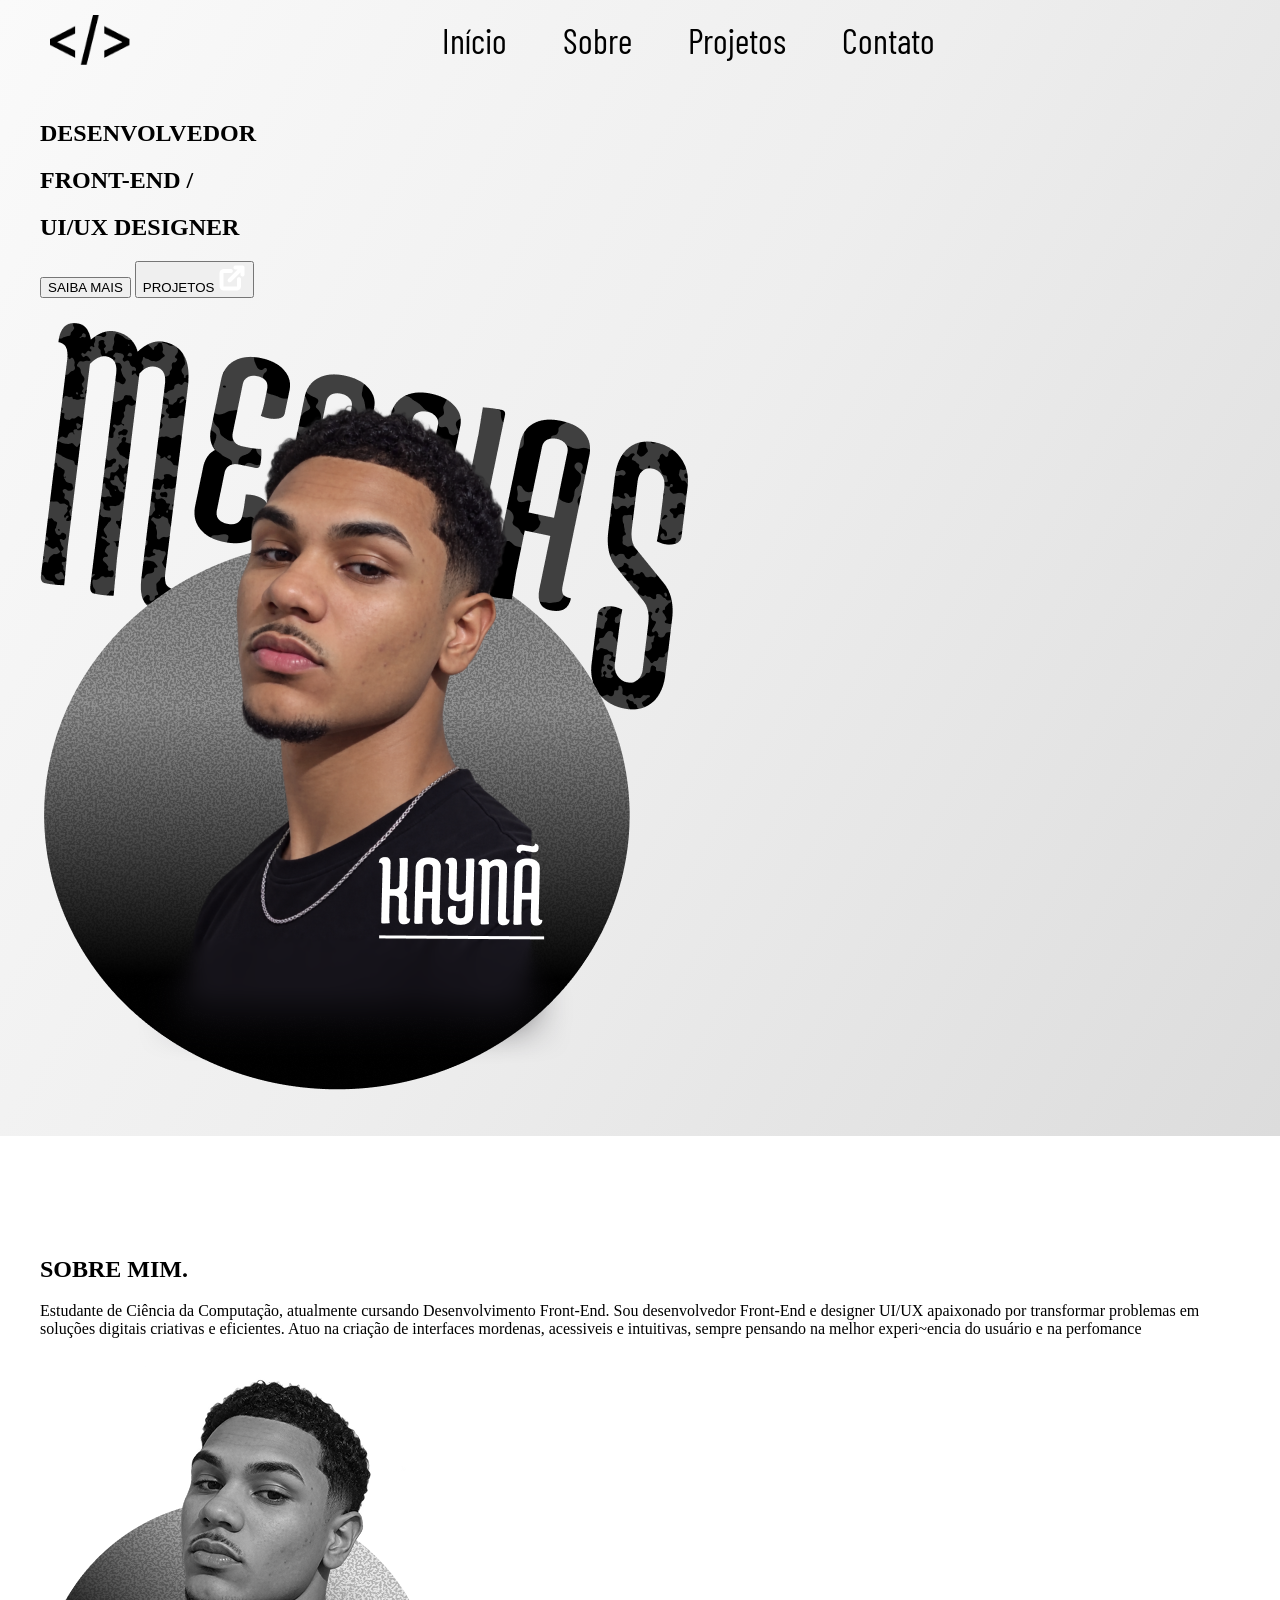
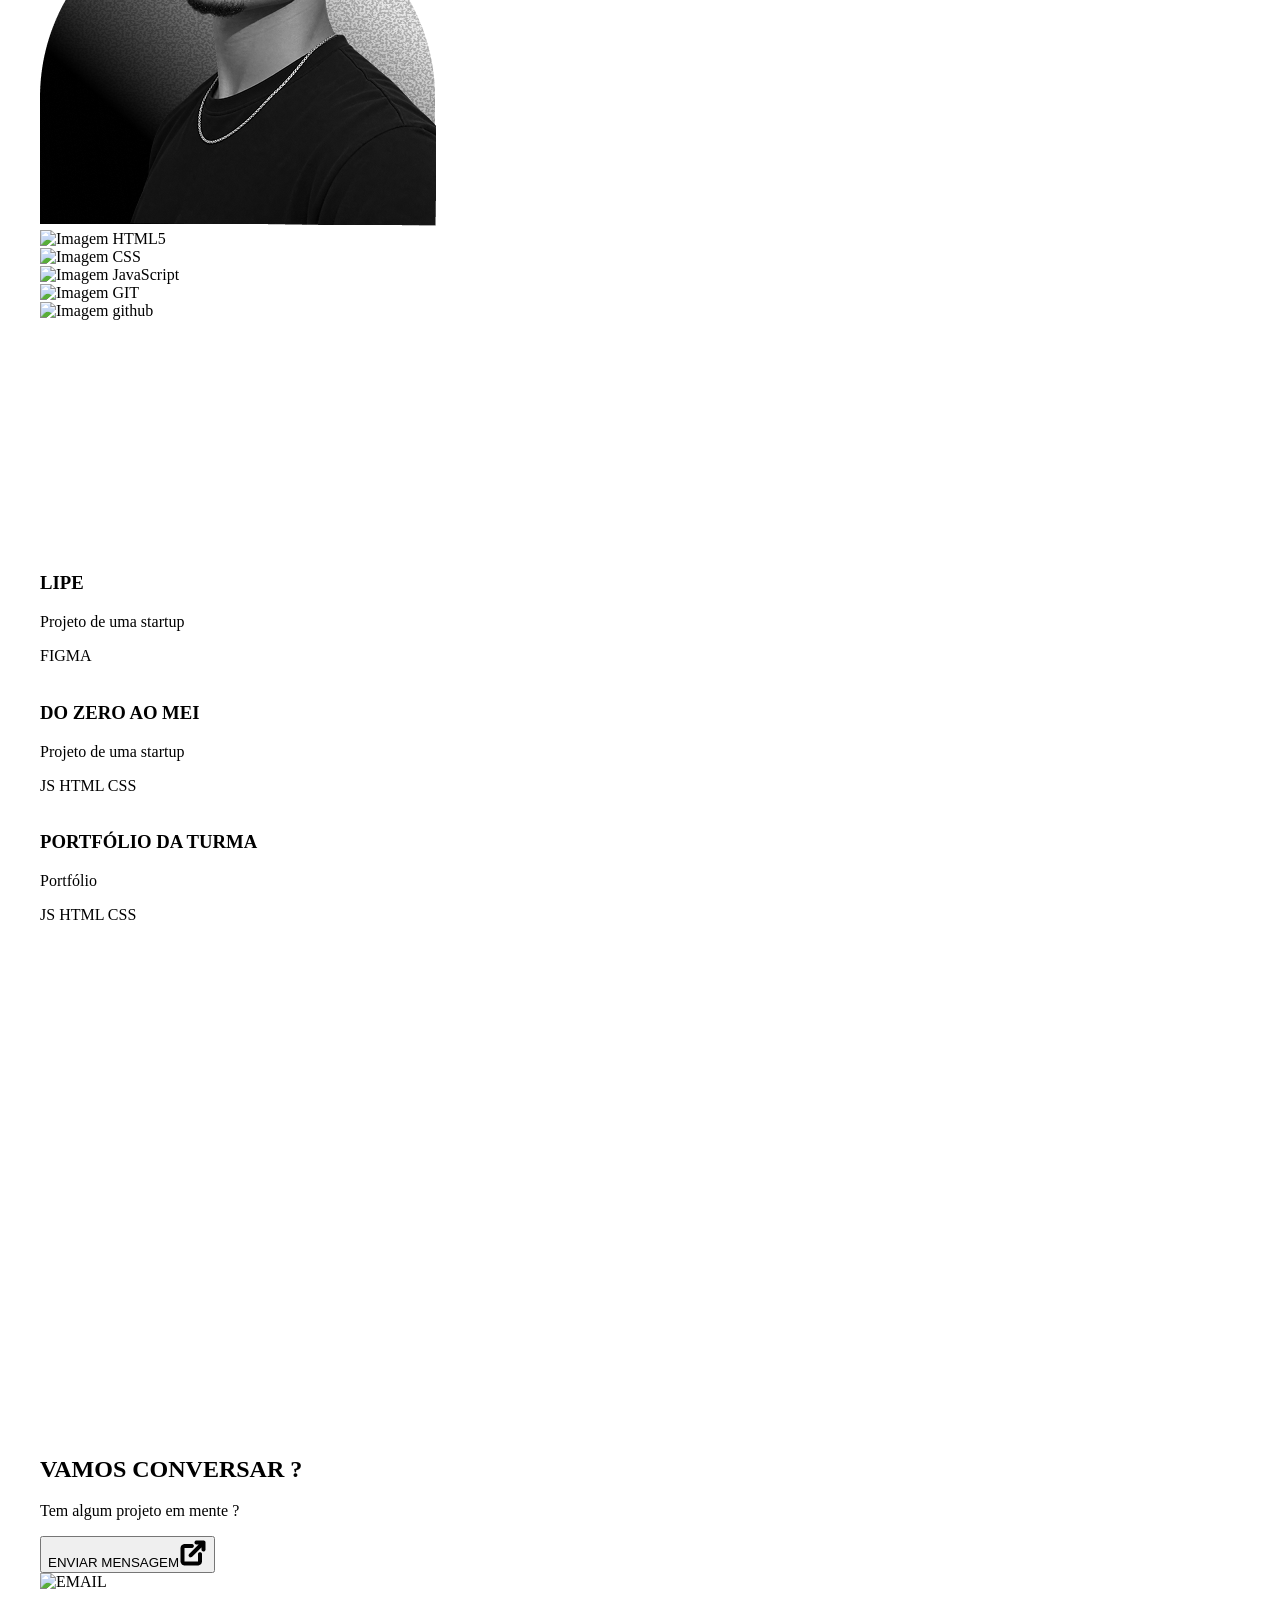
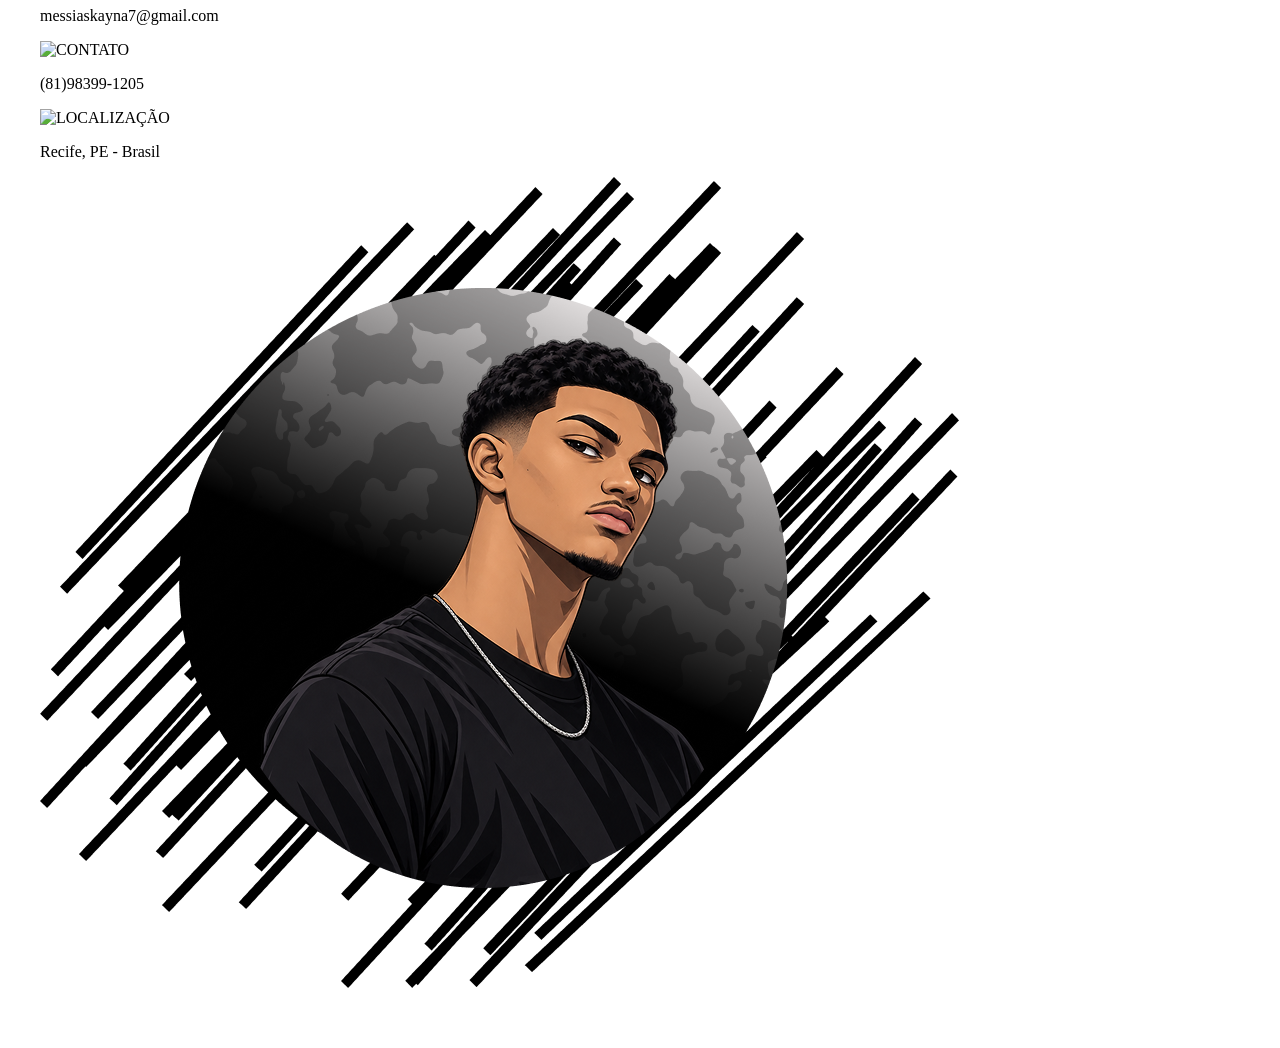
==== porftolio pessoal/index.html @ 07652fa2 "Att portfolio" ====
<!DOCTYPE html>
<html lang="pt-BR">

<head>
    <meta charset="UTF-8" />
    <meta name="viewport" content="width=device-width, initial-scale=1.0" />
    <title>Portfólio Messias</title>
    <link rel="stylesheet" href="css/style.css" />
    <link rel="preconnect" href="https://fonts.googleapis.com">
    <link rel="preconnect" href="https://fonts.gstatic.com" crossorigin>
    <link
        href="https://fonts.googleapis.com/css2?family=Barlow+Condensed:ital,wght@0,100;0,200;0,300;0,400;0,500;0,600;0,700;0,800;0,900;1,100;1,200;1,300;1,400;1,500;1,600;1,700;1,800;1,900&family=Bebas+Neue&family=Marcellus&family=Stack+Sans+Text:wght@200..700&display=swap"
        rel="stylesheet">
</head>

<body>
    <header>
        <nav>
            <img src="../porftolio pessoal/img/_.png" alt="logo" />
            <div class="menu">
                <a href="#inicio">Início</a>
                <a href="#sobre">Sobre</a>
                <a href="#projetos">Projetos</a>
                <a href="#contato">Contato</a>
            </div>
        </nav>
    </header>

    <section id="inicio">
        <div class="inicio">
            <div class="info-inicio">
                <div class="texto-inicio">
                    <h1 class="text1-info">DESENVOLVEDOR</h1>
                    <div class="linha">
                        <h2 class="text2-info">FRONT-END <span class="span1">/</span></h2>
                        <h2 class="text-info">UI/UX DESIGNER</h2>
                    </div>
                </div>

                <div class="botoes1">
                    <button class="saiba-mais">SAIBA MAIS</button>
                    <button class="projetos">PROJETOS <span class="link-projetos"><img src="img/Group 330.png"
                                alt="link projeto"> </span></button>
                </div>

                <div class="img-inicio">
                    <img src="img/Group 3.png" alt="Foto do desenvolvedor">
                </div>

                <div class="page">

                </div>
            </div>
    </section>

    <section id="sobre">
        <div class="sobre">
            <div class="info-sobre">
                <div class="texto-sobre">
                    <h1 class="text1-info">SOBRE MIM.</h1>
                </div>

                <div class="textbig-sobre">
                    <p>Estudante de Ciência da Computação, atualmente cursando Desenvolvimento Front-End.

                        Sou desenvolvedor Front-End e designer UI/UX
                        apaixonado por transformar problemas
                        em soluções digitais criativas e eficientes.

                        Atuo na criação de interfaces mordenas, acessiveis e intuitivas, sempre pensando na melhor
                        experi~encia
                        do usuário
                        e na perfomance

                    </p>
                </div>

                <div class="img-sobre">
                    <img src="img/Group 349.png" alt="Foto do desenvolvedor">
                </div>

                <div class="ferramentas">
                    <div class="ferramentas-img1">
                        <img src="img/" alt="Imagem HTML5">
                    </div>

                    <div class="ferramentas-img2">
                        <img src="img/" alt="Imagem CSS">
                    </div>

                    <div class="ferramentas-img3">
                        <img src="img/" alt="Imagem JavaScript">
                    </div>

                    <div class="ferramentas-img4">
                        <img src="img/" alt="Imagem GIT">
                    </div>

                    <div class="ferramentas-img5">
                        <img src="img/" alt="Imagem github">
                    </div>

                </div>

                <div class="page"></div>

            </div>
        </div>

    </section>

    <section id="projetos">
        <div class="projetos">
            <div class="projetos-tab">
                <div class="info-projeto1">
                    <div class="projeto1">
                        <img class="lipe" src="img/" alt="">
                        <img class="lipe" src="img/" alt="">
                        <img class="lipe" src="img/" alt="">
                    </div>

                    <div class="projeto1-info">
                        <h3>LIPE</h3>
                        <p>Projeto de uma startup</p>
                        <span class="tab-ferramenta">FIGMA</span>
                    </div>
                </div>

                <div class="info-projeto2">
                    <div class="projeto2">
                        <img class="zeromei" src="img/" alt="">
                        <img class="zeromei" src="img/" alt="">
                        <img class="zeromei" src="img/" alt="">
                    </div>

                    <div class="projeto2-info">
                        <h3>DO ZERO AO MEI</h3>
                        <p>Projeto de uma startup</p>
                        <span class="tab-ferramenta">JS</span>
                        <span class="tab-ferramenta">HTML</span>
                        <span class="tab-ferramenta">CSS</span>
                    </div>
                </div>

                <div class="info-projeto3">
                    <div class="projeto3">
                        <img class="turma130" src="img/" alt="">
                        <img class="turma130" src="img/" alt="">
                    </div>

                    <div class="projeto3-info">
                        <h3>PORTFÓLIO DA TURMA</h3>
                        <p>Portfólio</p>
                        <span class="tab-ferramenta">JS</span>
                        <span class="tab-ferramenta">HTML</span>
                        <span class="tab-ferramenta">CSS</span>
                    </div>
                </div>
            </div>
            <div class="page"></div>

    </section>

    <section id="contato">
        <div class="contatos">
            <div class="info-contatP">
                <div class="texto-contato">
                    <h1 class="text1-info">VAMOS CONVERSAR ?</h1>
                    <p class="text2-info">Tem algum projeto em mente ?</p>
                </div>

                <div class="botoes2">
                    <button class="projetos">ENVIAR MENSAGEM<span class="link-projetos"><img src="img/Group 330 (1).png"
                                alt="link projeto"> </span></button>
                </div>

                <div class="contatos-link">
                    <span class="ctt-info"><img src="index/img/" alt="EMAIL">
                        <p>messiaskayna7@gmail.com</p>
                    </span>
                    <span class="ctt-info"><img src="index/img/" alt="CONTATO">
                        <p>(81)98399-1205</p>
                    </span>
                    <span class="ctt-info"><img src="index/img/" alt="LOCALIZAÇÃO">
                        <p>Recife, PE - Brasil</p>
                    </span>
                </div>
                <div class="img-projeto">
                    <img src="img/Group 350.png" alt="Foto do desenvolvedor">
                </div>

                <div class="page">

                </div>
            </div>

    </section>


</body>

</html>
---- porftolio pessoal/css/style.css ----
html {
    scroll-behavior: smooth;
}

body {
    margin: 0;
    background-color: white;
}

header{
  position: fixed;
  z-index: 1000;
  width: 100%;
  
}

nav {
    display: flex;
    gap: 300px;
    height: 80px;
}

.menu {
    align-items: center;     
    justify-content: center;
    display: flex;
    gap: 32px;
    list-style: none;
    padding: 0;
    margin: 0;
}

.menu a {
  font-family: 'Barlow Condensed', sans-serif;
  color: black;
  font-size: 35px;
  text-decoration: none;
  padding: 8px 12px;
}

nav img {
    margin-top: 15px;
    width: 80px;
    height: 50px;
    margin-left: 50px;
}

section {
    min-height: 100vh;
    padding: 100px 40px 40px;
    box-sizing: border-box;
    scroll-margin-top: 70px;
}

#inicio {
  background: linear-gradient(120deg, #fafafa 0%, #eeeeee 50%, #dcdcdc 100%);

}
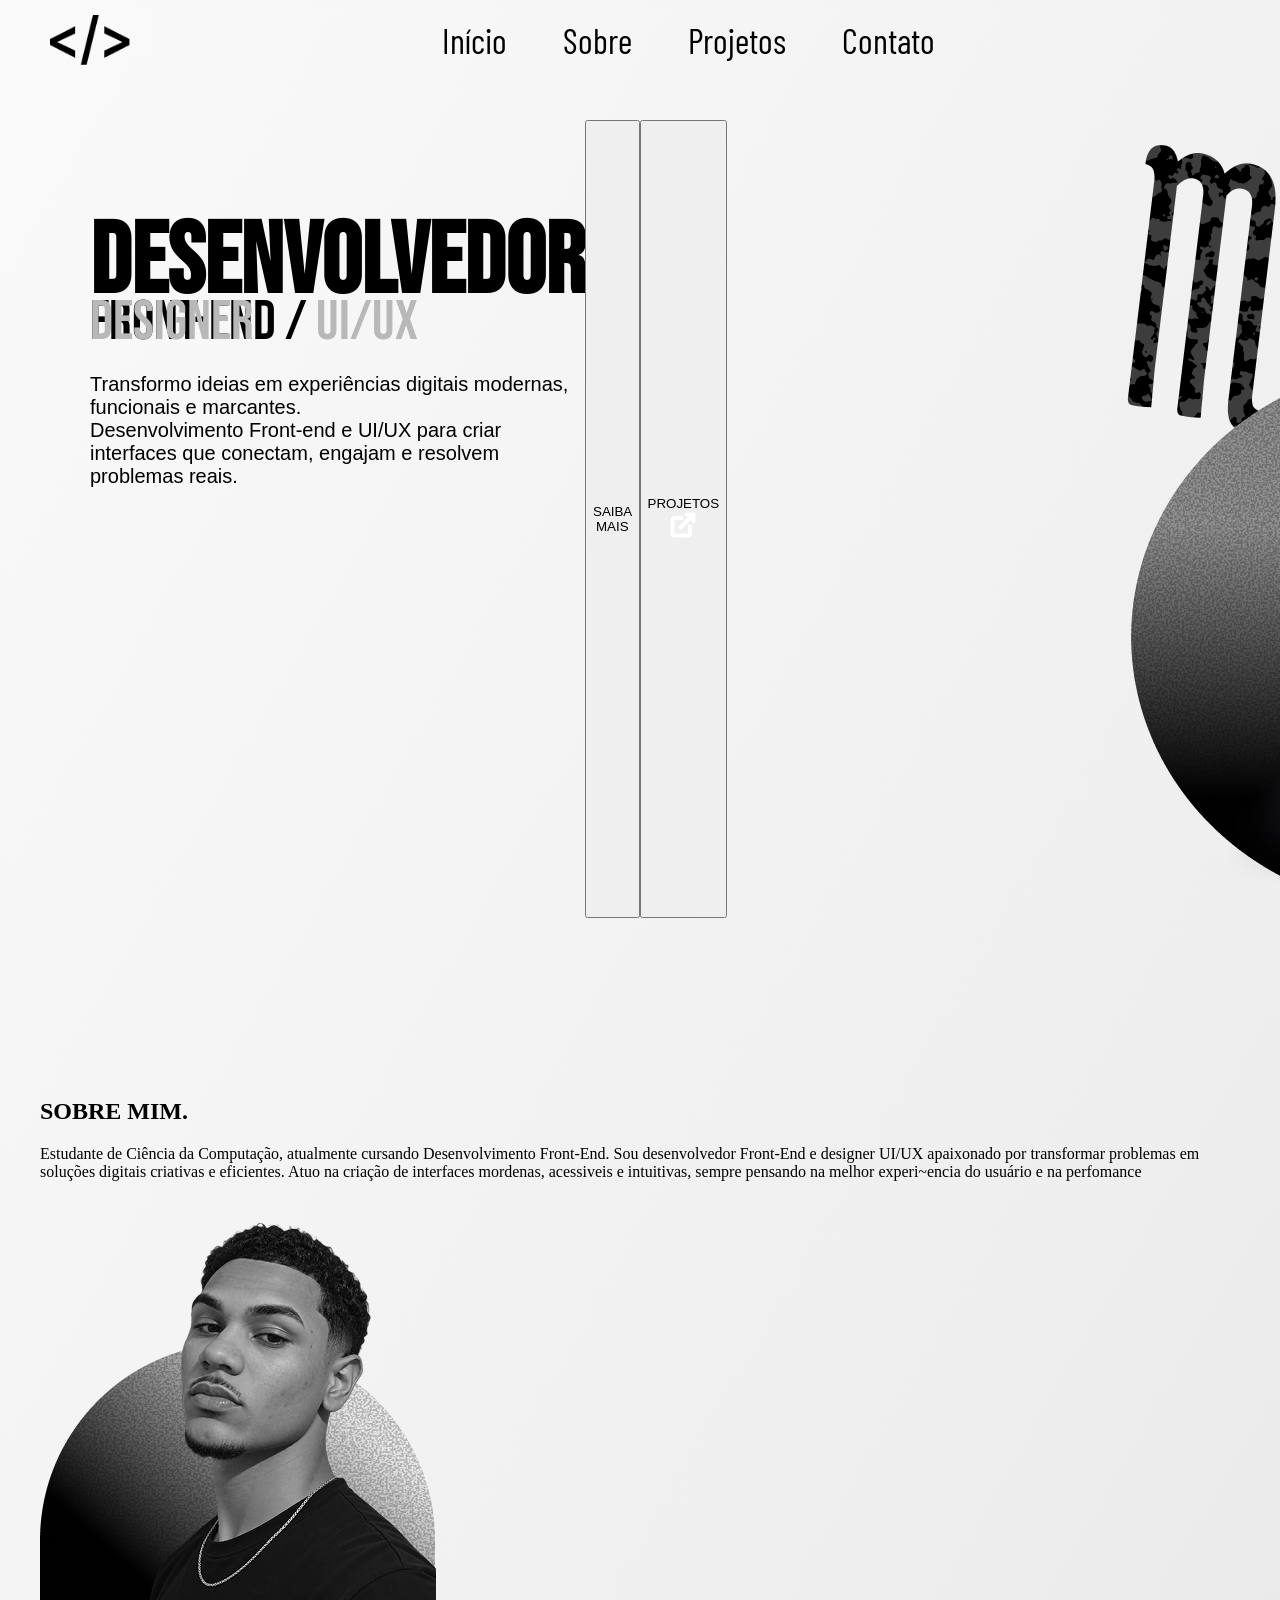
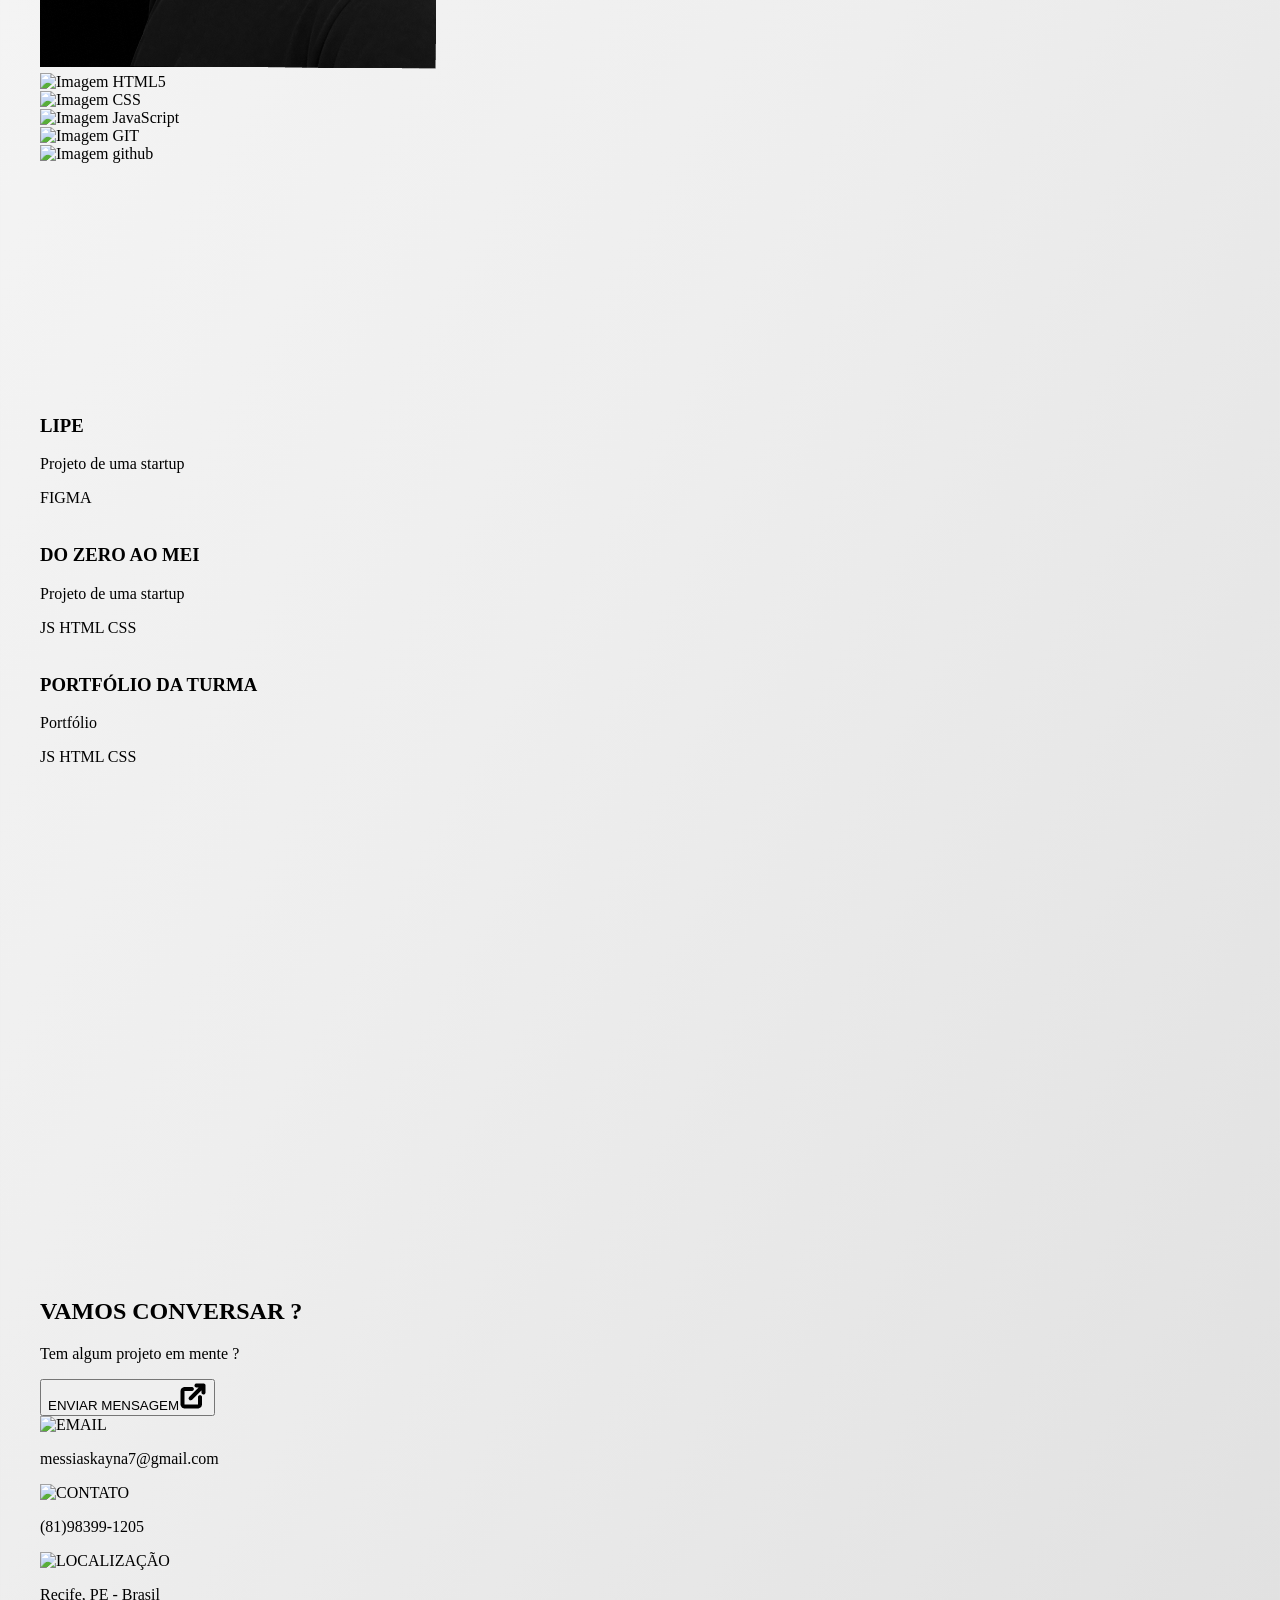
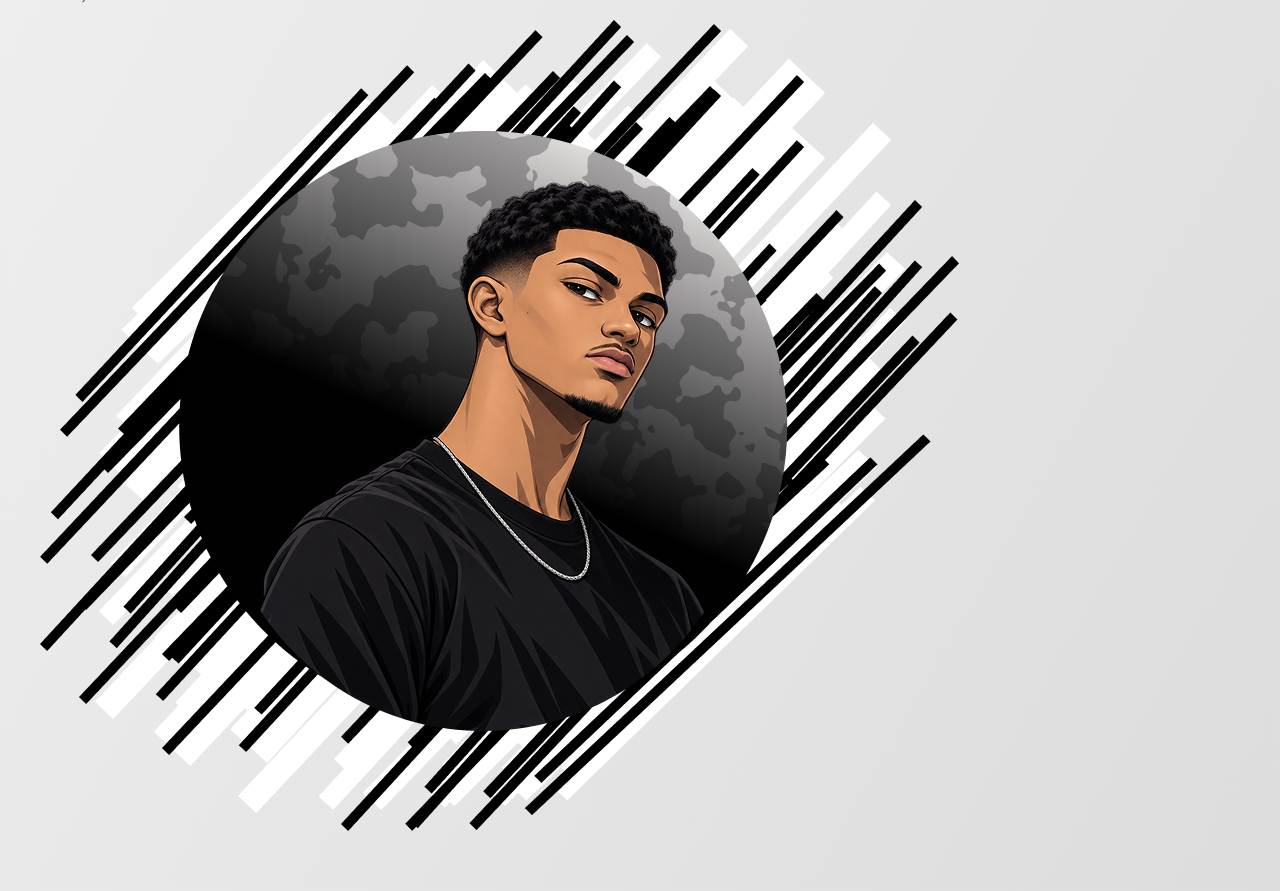
==== commit 86f03bbc: "Nova att alguns detalhes" ====
--- a/porftolio pessoal/index.html
+++ b/porftolio pessoal/index.html
@@ -11,6 +11,11 @@
     <link
         href="https://fonts.googleapis.com/css2?family=Barlow+Condensed:ital,wght@0,100;0,200;0,300;0,400;0,500;0,600;0,700;0,800;0,900;1,100;1,200;1,300;1,400;1,500;1,600;1,700;1,800;1,900&family=Bebas+Neue&family=Marcellus&family=Stack+Sans+Text:wght@200..700&display=swap"
         rel="stylesheet">
+    <link rel="preconnect" href="https://fonts.googleapis.com">
+    <link rel="preconnect" href="https://fonts.gstatic.com" crossorigin>
+    <link rel="preconnect" href="https://fonts.googleapis.com">
+<link rel="preconnect" href="https://fonts.gstatic.com" crossorigin>
+<link href="https://fonts.googleapis.com/css2?family=Barlow+Condensed:ital,wght@0,100;0,200;0,300;0,400;0,500;0,600;0,700;0,800;0,900;1,100;1,200;1,300;1,400;1,500;1,600;1,700;1,800;1,900&family=Bebas+Neue&family=Marcellus&family=Stack+Sans+Text:wght@200..700&display=swap" rel="stylesheet">
 </head>
 
 <body>
@@ -32,10 +37,12 @@
                 <div class="texto-inicio">
                     <h1 class="text1-info">DESENVOLVEDOR</h1>
                     <div class="linha">
-                        <h2 class="text2-info">FRONT-END <span class="span1">/</span></h2>
-                        <h2 class="text-info">UI/UX DESIGNER</h2>
-                    </div>
-                </div>
+                        <span class="text2-info">FRONT-END /</span>
+                        <span class="text-info">UI/UX DESIGNER</span>
+                    </div>
+                    <p>Transformo ideias em experiências digitais modernas, funcionais e marcantes.<br> Desenvolvimento Front-end e UI/UX para criar interfaces que conectam, engajam e resolvem problemas reais.</p>
+                </div>
+                
 
                 <div class="botoes1">
                     <button class="saiba-mais">SAIBA MAIS</button>
--- a/porftolio pessoal/css/style.css
+++ b/porftolio pessoal/css/style.css
@@ -4,7 +4,7 @@
 
 body {
     margin: 0;
-    background-color: white;
+    background: linear-gradient(120deg, #fafafa 0%, #eeeeee 50%, #dcdcdc 100%);
 }
 
 header{
@@ -53,7 +53,56 @@
 }
 
 #inicio {
-  background: linear-gradient(120deg, #fafafa 0%, #eeeeee 50%, #dcdcdc 100%);
+.inicio {
+    display: flex;
+    width: 100%;
+    flex-direction: column;
+}
+
+.info-inicio {
+    margin: 20px;
+    margin-left: 50px;
+    display: flex;
+}
+
+.texto-inicio {
+    font-family: "Bebas Neue", sans-serif;
+    font-weight: 400;
+    font-style: normal;
+    margin-bottom: 400px;
+    width: 600px;
+}
+
+.text1-info{
+    
+    font-size: 100px;
+    margin-bottom: 0;
+}
+
+.linha {
+    font-size: 56px;
+    width: 100%;
+    margin-top: 0;
+    line-height: 0;
+}
+
+.text-info {
+    color: #B8B8B8;
+}
+
+.texto-inicio p {
+    font-family: "Inter", sans-serif;
+    font-size: 20px;
+    margin-top: 50px;
+}
+
+.img-inicio {
+    margin-left: 400px;
+}
+
+.botoes1 {
+   display: flex;
+}
 
 }
 
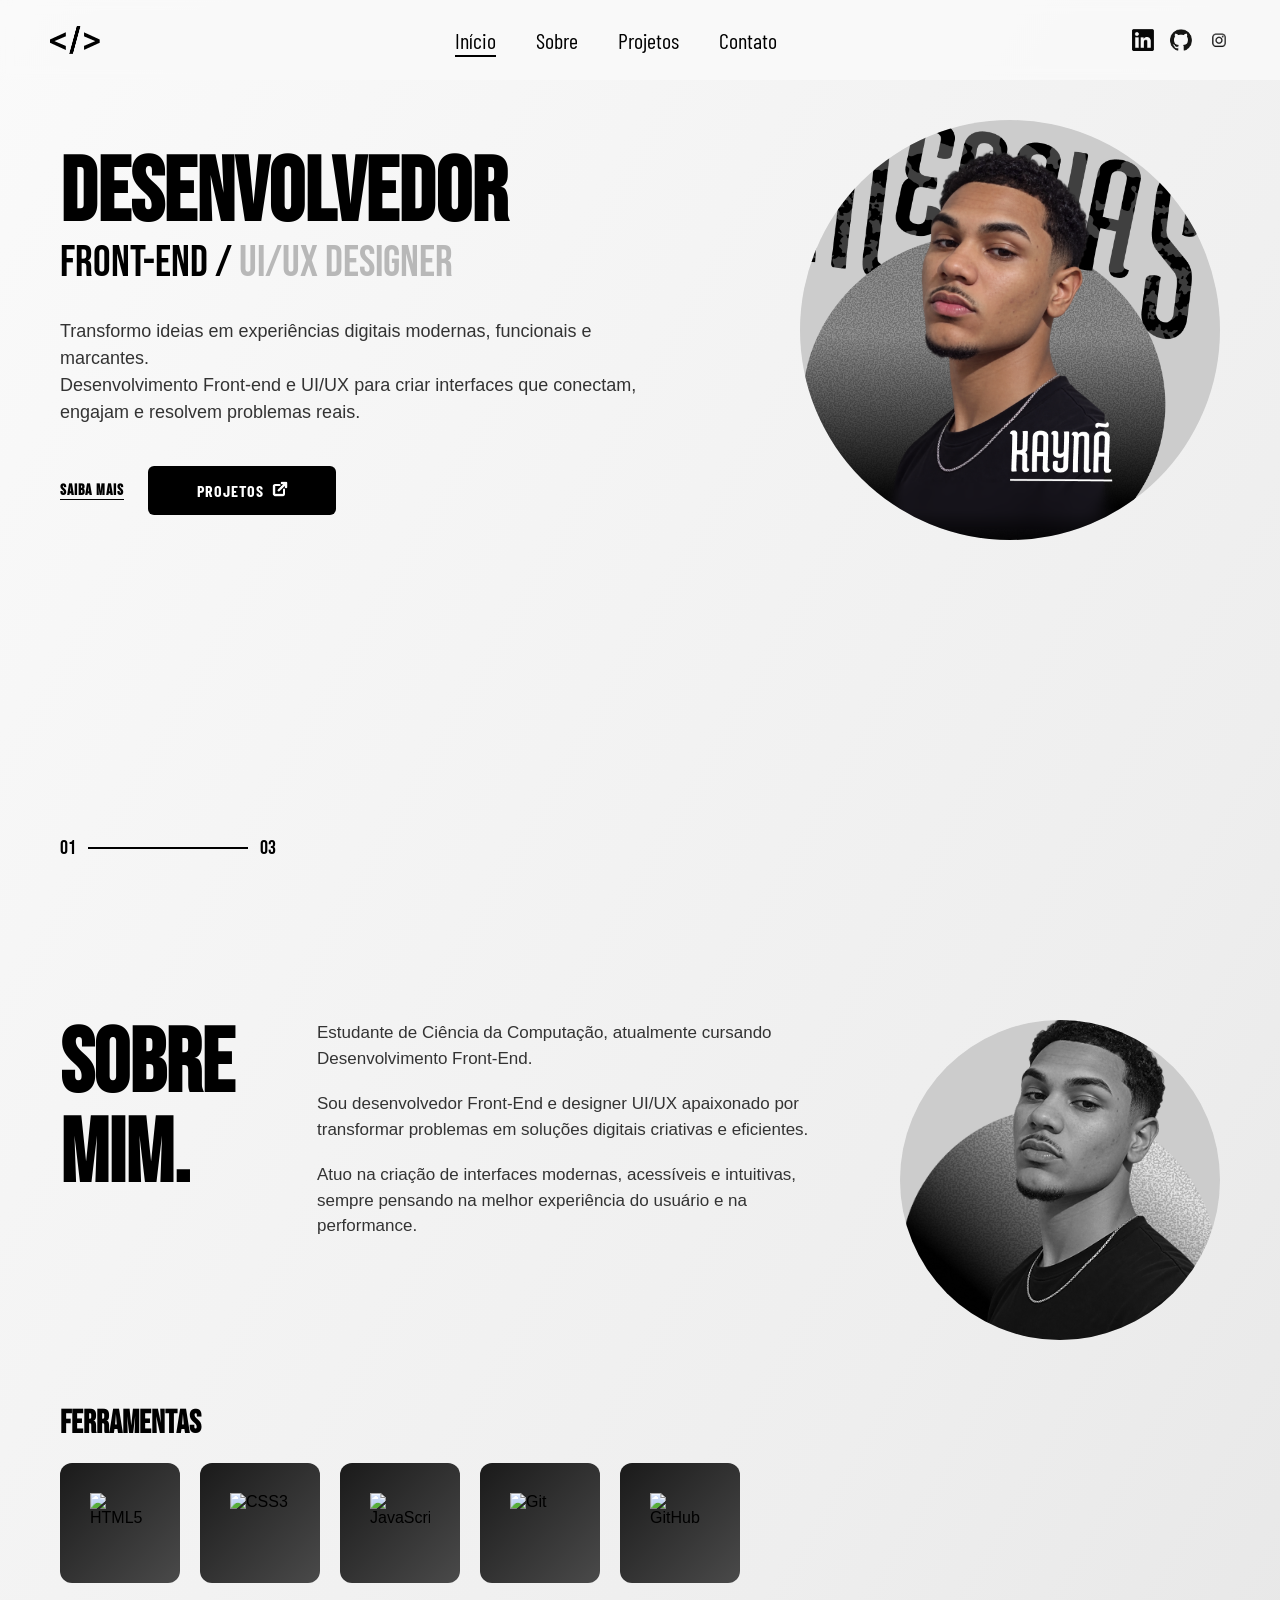
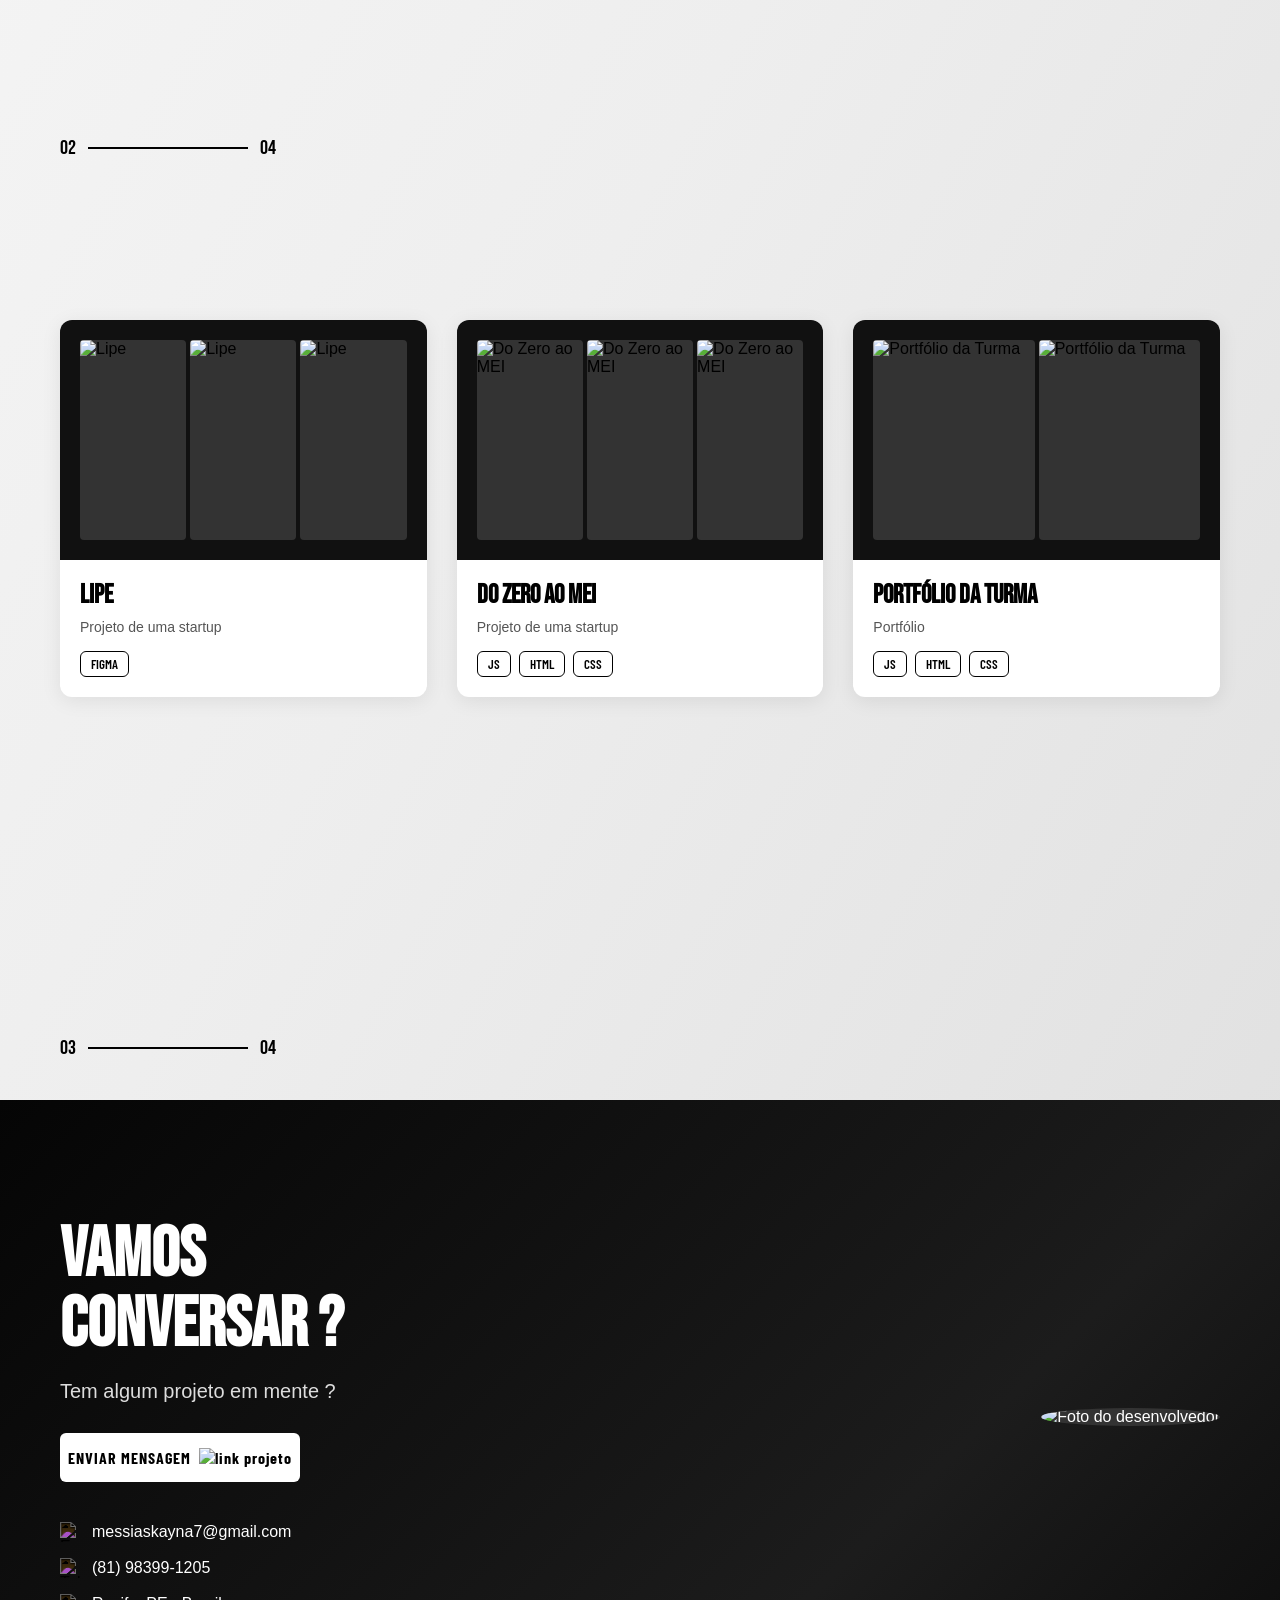
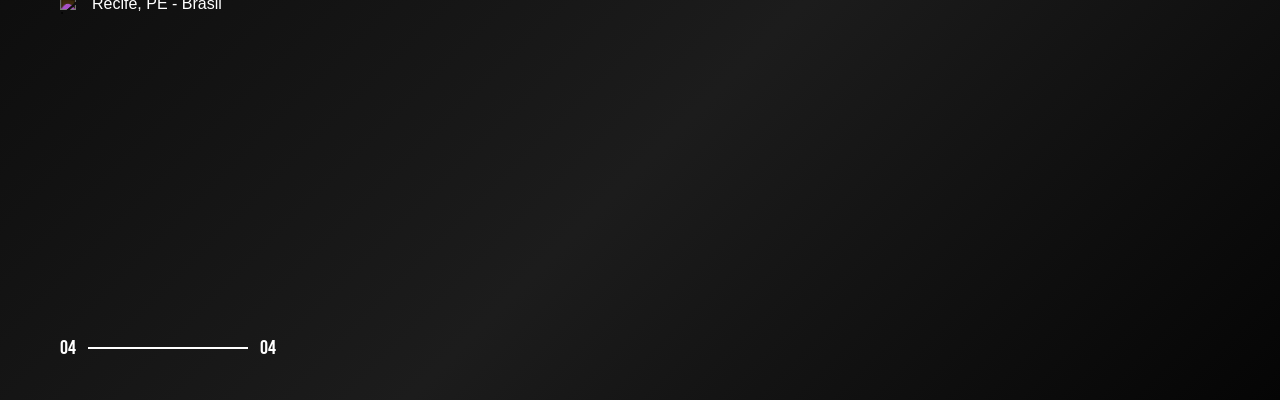
==== commit 78232abd: "novo commit" ====
--- a/porftolio pessoal/index.html
+++ b/porftolio pessoal/index.html
@@ -1,209 +1,252 @@
-<!DOCTYPE html>
+<!doctype html>
 <html lang="pt-BR">
-
-<head>
+  <head>
     <meta charset="UTF-8" />
     <meta name="viewport" content="width=device-width, initial-scale=1.0" />
     <title>Portfólio Messias</title>
     <link rel="stylesheet" href="css/style.css" />
-    <link rel="preconnect" href="https://fonts.googleapis.com">
-    <link rel="preconnect" href="https://fonts.gstatic.com" crossorigin>
+
+    <link rel="preconnect" href="https://fonts.googleapis.com" />
+    <link rel="preconnect" href="https://fonts.gstatic.com" crossorigin />
     <link
-        href="https://fonts.googleapis.com/css2?family=Barlow+Condensed:ital,wght@0,100;0,200;0,300;0,400;0,500;0,600;0,700;0,800;0,900;1,100;1,200;1,300;1,400;1,500;1,600;1,700;1,800;1,900&family=Bebas+Neue&family=Marcellus&family=Stack+Sans+Text:wght@200..700&display=swap"
-        rel="stylesheet">
-    <link rel="preconnect" href="https://fonts.googleapis.com">
-    <link rel="preconnect" href="https://fonts.gstatic.com" crossorigin>
-    <link rel="preconnect" href="https://fonts.googleapis.com">
-<link rel="preconnect" href="https://fonts.gstatic.com" crossorigin>
-<link href="https://fonts.googleapis.com/css2?family=Barlow+Condensed:ital,wght@0,100;0,200;0,300;0,400;0,500;0,600;0,700;0,800;0,900;1,100;1,200;1,300;1,400;1,500;1,600;1,700;1,800;1,900&family=Bebas+Neue&family=Marcellus&family=Stack+Sans+Text:wght@200..700&display=swap" rel="stylesheet">
-</head>
-
-<body>
+      href="https://fonts.googleapis.com/css2?family=Barlow+Condensed:ital,wght@0,100;0,200;0,300;0,400;0,500;0,600;0,700;0,800;0,900;1,100;1,200;1,300;1,400;1,500;1,600;1,700;1,800;1,900&family=Bebas+Neue&family=Marcellus&family=Stack+Sans+Text:wght@200..700&display=swap"
+      rel="stylesheet"
+    />
+  </head>
+
+  <body>
     <header>
-        <nav>
-            <img src="../porftolio pessoal/img/_.png" alt="logo" />
-            <div class="menu">
-                <a href="#inicio">Início</a>
-                <a href="#sobre">Sobre</a>
-                <a href="#projetos">Projetos</a>
-                <a href="#contato">Contato</a>
-            </div>
-        </nav>
+      <nav>
+        <img src="../porftolio pessoal/img/_.png" alt="logo" class="logo" />
+
+        <div class="menu">
+          <a href="#inicio" class="active">Início</a>
+          <a href="#sobre">Sobre</a>
+          <a href="#projetos">Projetos</a>
+          <a href="#contato">Contato</a>
+        </div>
+
+        <div class="socials">
+          <img src="../porftolio pessoal/img/image 3.png" alt="LinkedIn" />
+          <img src="../porftolio pessoal/img/image 2.png" alt="GitHub" />
+          <img src="../porftolio pessoal/img/image 4.png" alt="Instagram" />
+        </div>
+      </nav>
     </header>
 
     <section id="inicio">
-        <div class="inicio">
-            <div class="info-inicio">
-                <div class="texto-inicio">
-                    <h1 class="text1-info">DESENVOLVEDOR</h1>
-                    <div class="linha">
-                        <span class="text2-info">FRONT-END /</span>
-                        <span class="text-info">UI/UX DESIGNER</span>
-                    </div>
-                    <p>Transformo ideias em experiências digitais modernas, funcionais e marcantes.<br> Desenvolvimento Front-end e UI/UX para criar interfaces que conectam, engajam e resolvem problemas reais.</p>
-                </div>
-                
-
-                <div class="botoes1">
-                    <button class="saiba-mais">SAIBA MAIS</button>
-                    <button class="projetos">PROJETOS <span class="link-projetos"><img src="img/Group 330.png"
-                                alt="link projeto"> </span></button>
-                </div>
-
-                <div class="img-inicio">
-                    <img src="img/Group 3.png" alt="Foto do desenvolvedor">
-                </div>
-
-                <div class="page">
-
-                </div>
-            </div>
+      <div class="inicio">
+        <div class="info-inicio">
+          <div class="coluna-texto">
+            <div class="texto-inicio">
+              <h1 class="text1-info">DESENVOLVEDOR</h1>
+              <div class="linha">
+                <span class="text2-info">FRONT-END /</span>
+                <span class="text-info">UI/UX DESIGNER</span>
+              </div>
+              <p>
+                Transformo ideias em experiências digitais modernas, funcionais
+                e marcantes.<br />
+                Desenvolvimento Front-end e UI/UX para criar interfaces que
+                conectam, engajam e resolvem problemas reais.
+              </p>
+            </div>
+
+            <div class="botoes1">
+              <button class="saiba-mais">SAIBA MAIS</button>
+              <button class="projetos-btn">
+                PROJETOS
+                <span class="link-projetos"
+                  ><img
+                    src="../porftolio pessoal/img/Group 330 (1).png"
+                    alt="link projeto"
+                /></span>
+              </button>
+            </div>
+          </div>
+
+          <div class="img-inicio">
+            <img
+              src="../porftolio pessoal/img/Group 3.png"
+              alt="Foto do desenvolvedor"
+            />
+          </div>
+        </div>
+      </div>
+
+      <div class="page-indicator">
+        <span>01</span>
+        <div class="linha-indicador"></div>
+        <span>03</span>
+      </div>
     </section>
 
     <section id="sobre">
-        <div class="sobre">
-            <div class="info-sobre">
-                <div class="texto-sobre">
-                    <h1 class="text1-info">SOBRE MIM.</h1>
-                </div>
-
-                <div class="textbig-sobre">
-                    <p>Estudante de Ciência da Computação, atualmente cursando Desenvolvimento Front-End.
-
-                        Sou desenvolvedor Front-End e designer UI/UX
-                        apaixonado por transformar problemas
-                        em soluções digitais criativas e eficientes.
-
-                        Atuo na criação de interfaces mordenas, acessiveis e intuitivas, sempre pensando na melhor
-                        experi~encia
-                        do usuário
-                        e na perfomance
-
-                    </p>
-                </div>
-
-                <div class="img-sobre">
-                    <img src="img/Group 349.png" alt="Foto do desenvolvedor">
-                </div>
-
-                <div class="ferramentas">
-                    <div class="ferramentas-img1">
-                        <img src="img/" alt="Imagem HTML5">
-                    </div>
-
-                    <div class="ferramentas-img2">
-                        <img src="img/" alt="Imagem CSS">
-                    </div>
-
-                    <div class="ferramentas-img3">
-                        <img src="img/" alt="Imagem JavaScript">
-                    </div>
-
-                    <div class="ferramentas-img4">
-                        <img src="img/" alt="Imagem GIT">
-                    </div>
-
-                    <div class="ferramentas-img5">
-                        <img src="img/" alt="Imagem github">
-                    </div>
-
-                </div>
-
-                <div class="page"></div>
-
-            </div>
-        </div>
-
-    </section>
-
+      <div class="sobre">
+        <div class="info-sobre">
+          <div class="texto-sobre">
+            <h1 class="text1-info">SOBRE</h1>
+            <h1 class="text1-info">MIM.</h1>
+          </div>
+
+          <div class="textbig-sobre">
+            <p>
+              Estudante de Ciência da Computação, atualmente cursando
+              Desenvolvimento Front-End.
+            </p>
+            <p>
+              Sou desenvolvedor Front-End e designer UI/UX apaixonado por
+              transformar problemas em soluções digitais criativas e eficientes.
+            </p>
+            <p>
+              Atuo na criação de interfaces modernas, acessíveis e intuitivas,
+              sempre pensando na melhor experiência do usuário e na performance.
+            </p>
+          </div>
+
+          <div class="img-sobre">
+            <img
+              src="../porftolio pessoal/img/Group 349.png"
+              alt="Foto do desenvolvedor"
+            />
+          </div>
+        </div>
+
+        <div class="ferramentas-tab">
+          <h2>FERRAMENTAS</h2>
+          <div class="ferramentas">
+            <div class="ferramenta-item">
+              <img src="img/html5.png" alt="HTML5" />
+            </div>
+            <div class="ferramenta-item">
+              <img src="img/css3.png" alt="CSS3" />
+            </div>
+            <div class="ferramenta-item">
+              <img src="img/javascript.png" alt="JavaScript" />
+            </div>
+            <div class="ferramenta-item">
+              <img src="img/git.png" alt="Git" />
+            </div>
+            <div class="ferramenta-item">
+              <img src="img/github.png" alt="GitHub" />
+            </div>
+          </div>
+        </div>
+      </div>
+
+      <div class="page-indicator">
+        <span>02</span>
+        <div class="linha-indicador"></div>
+        <span>04</span>
+      </div>
+    </section>
+
+    <!-- ===== PROJETOS ===== -->
     <section id="projetos">
-        <div class="projetos">
-            <div class="projetos-tab">
-                <div class="info-projeto1">
-                    <div class="projeto1">
-                        <img class="lipe" src="img/" alt="">
-                        <img class="lipe" src="img/" alt="">
-                        <img class="lipe" src="img/" alt="">
-                    </div>
-
-                    <div class="projeto1-info">
-                        <h3>LIPE</h3>
-                        <p>Projeto de uma startup</p>
-                        <span class="tab-ferramenta">FIGMA</span>
-                    </div>
-                </div>
-
-                <div class="info-projeto2">
-                    <div class="projeto2">
-                        <img class="zeromei" src="img/" alt="">
-                        <img class="zeromei" src="img/" alt="">
-                        <img class="zeromei" src="img/" alt="">
-                    </div>
-
-                    <div class="projeto2-info">
-                        <h3>DO ZERO AO MEI</h3>
-                        <p>Projeto de uma startup</p>
-                        <span class="tab-ferramenta">JS</span>
-                        <span class="tab-ferramenta">HTML</span>
-                        <span class="tab-ferramenta">CSS</span>
-                    </div>
-                </div>
-
-                <div class="info-projeto3">
-                    <div class="projeto3">
-                        <img class="turma130" src="img/" alt="">
-                        <img class="turma130" src="img/" alt="">
-                    </div>
-
-                    <div class="projeto3-info">
-                        <h3>PORTFÓLIO DA TURMA</h3>
-                        <p>Portfólio</p>
-                        <span class="tab-ferramenta">JS</span>
-                        <span class="tab-ferramenta">HTML</span>
-                        <span class="tab-ferramenta">CSS</span>
-                    </div>
-                </div>
-            </div>
-            <div class="page"></div>
-
-    </section>
-
+      <div class="projetos-tab">
+        <div class="card-projeto">
+          <div class="projeto-imgs">
+            <img src="img/lipe-1.png" alt="Lipe" />
+            <img src="img/lipe-2.png" alt="Lipe" />
+            <img src="img/lipe-3.png" alt="Lipe" />
+          </div>
+          <div class="card-projeto-info">
+            <h3>LIPE</h3>
+            <p>Projeto de uma startup</p>
+            <div class="tags">
+              <span class="tab-ferramenta">FIGMA</span>
+            </div>
+          </div>
+        </div>
+
+        <div class="card-projeto">
+          <div class="projeto-imgs">
+            <img src="img/zeromei-1.png" alt="Do Zero ao MEI" />
+            <img src="img/zeromei-2.png" alt="Do Zero ao MEI" />
+            <img src="img/zeromei-3.png" alt="Do Zero ao MEI" />
+          </div>
+          <div class="card-projeto-info">
+            <h3>DO ZERO AO MEI</h3>
+            <p>Projeto de uma startup</p>
+            <div class="tags">
+              <span class="tab-ferramenta">JS</span>
+              <span class="tab-ferramenta">HTML</span>
+              <span class="tab-ferramenta">CSS</span>
+            </div>
+          </div>
+        </div>
+
+        <div class="card-projeto">
+          <div class="projeto-imgs projeto-imgs-2">
+            <img src="img/turma130-1.png" alt="Portfólio da Turma" />
+            <img src="img/turma130-2.png" alt="Portfólio da Turma" />
+          </div>
+          <div class="card-projeto-info">
+            <h3>PORTFÓLIO DA TURMA</h3>
+            <p>Portfólio</p>
+            <div class="tags">
+              <span class="tab-ferramenta">JS</span>
+              <span class="tab-ferramenta">HTML</span>
+              <span class="tab-ferramenta">CSS</span>
+            </div>
+          </div>
+        </div>
+      </div>
+
+      <div class="page-indicator">
+        <span>03</span>
+        <div class="linha-indicador"></div>
+        <span>04</span>
+      </div>
+    </section>
+
+    <!-- ===== CONTATO ===== -->
     <section id="contato">
-        <div class="contatos">
-            <div class="info-contatP">
-                <div class="texto-contato">
-                    <h1 class="text1-info">VAMOS CONVERSAR ?</h1>
-                    <p class="text2-info">Tem algum projeto em mente ?</p>
-                </div>
-
-                <div class="botoes2">
-                    <button class="projetos">ENVIAR MENSAGEM<span class="link-projetos"><img src="img/Group 330 (1).png"
-                                alt="link projeto"> </span></button>
-                </div>
-
-                <div class="contatos-link">
-                    <span class="ctt-info"><img src="index/img/" alt="EMAIL">
-                        <p>messiaskayna7@gmail.com</p>
-                    </span>
-                    <span class="ctt-info"><img src="index/img/" alt="CONTATO">
-                        <p>(81)98399-1205</p>
-                    </span>
-                    <span class="ctt-info"><img src="index/img/" alt="LOCALIZAÇÃO">
-                        <p>Recife, PE - Brasil</p>
-                    </span>
-                </div>
-                <div class="img-projeto">
-                    <img src="img/Group 350.png" alt="Foto do desenvolvedor">
-                </div>
-
-                <div class="page">
-
-                </div>
-            </div>
-
-    </section>
-
-
-</body>
-
-</html>+      <div class="contatos">
+        <div class="info-contato">
+          <div class="texto-contato">
+            <h1 class="text1-info">VAMOS</h1>
+            <h1 class="text1-info">CONVERSAR ?</h1>
+            <p class="text2-info">Tem algum projeto em mente ?</p>
+          </div>
+
+          <div class="botoes2">
+            <button class="projetos-btn">
+              ENVIAR MENSAGEM
+              <span class="link-projetos"
+                ><img src="img/seta.png" alt="link projeto"
+              /></span>
+            </button>
+          </div>
+
+          <div class="contatos-link">
+            <span class="ctt-info">
+              <img src="img/email.png" alt="Email" />
+              <p>messiaskayna7@gmail.com</p>
+            </span>
+            <span class="ctt-info">
+              <img src="img/telefone.png" alt="Telefone" />
+              <p>(81) 98399-1205</p>
+            </span>
+            <span class="ctt-info">
+              <img src="img/local.png" alt="Localização" />
+              <p>Recife, PE - Brasil</p>
+            </span>
+          </div>
+        </div>
+
+        <div class="img-contato">
+          <img src="img/foto-contato.png" alt="Foto do desenvolvedor" />
+        </div>
+      </div>
+
+      <div class="page-indicator page-indicator-light">
+        <span>04</span>
+        <div class="linha-indicador"></div>
+        <span>04</span>
+      </div>
+    </section>
+
+    <script src="js/script.js"></script>
+  </body>
+</html>
--- a/porftolio pessoal/css/style.css
+++ b/porftolio pessoal/css/style.css
@@ -1,110 +1,447 @@
 html {
-    scroll-behavior: smooth;
+  scroll-behavior: smooth;
+}
+
+* {
+  box-sizing: border-box;
 }
 
 body {
-    margin: 0;
-    background: linear-gradient(120deg, #fafafa 0%, #eeeeee 50%, #dcdcdc 100%);
-}
-
-header{
+  margin: 0;
+  background: linear-gradient(120deg, #fafafa 0%, #eeeeee 50%, #dcdcdc 100%);
+  font-family: "Inter", sans-serif;
+}
+
+h1,
+h2,
+h3,
+p {
+  margin: 0;
+}
+
+section {
+  min-height: 100vh;
+  padding: 120px 60px 60px;
+  position: relative;
+  scroll-margin-top: 80px;
+}
+
+header {
   position: fixed;
+  top: 0;
+  left: 0;
+  width: 100%;
   z-index: 1000;
+  background: rgba(250, 250, 250, 0.85);
+  backdrop-filter: blur(6px);
+}
+
+nav {
+  display: flex;
+  align-items: center;
+  justify-content: space-between;
+  height: 80px;
+  padding: 0 50px;
+}
+
+nav .logo {
+  width: 50px;
+  height: auto;
+}
+
+.menu {
+  display: flex;
+  align-items: center;
+  gap: 32px;
+  list-style: none;
+  padding: 0;
+  margin: 0;
+}
+
+.menu a {
+  font-family: "Barlow Condensed", sans-serif;
+  color: #000;
+  font-size: 22px;
+  text-decoration: none;
+  padding: 8px 4px;
+}
+
+.menu a.active {
+  text-decoration: underline;
+  text-underline-offset: 6px;
+}
+
+.socials {
+  display: flex;
+  align-items: center;
+  gap: 16px;
+}
+
+.socials img {
+  width: 22px;
+  height: 22px;
+}
+
+.page-indicator {
+  position: absolute;
+  left: 60px;
+  bottom: 40px;
+  display: flex;
+  align-items: center;
+  gap: 12px;
+  font-family: "Bebas Neue", sans-serif;
+  font-size: 20px;
+  color: #000;
+}
+
+.page-indicator .linha-indicador {
+  width: 160px;
+  height: 2px;
+  background: #000;
+}
+
+.page-indicator-light {
+  color: #fff;
+}
+
+.page-indicator-light .linha-indicador {
+  background: #fff;
+}
+
+.saiba-mais {
+  background: none;
+  border: none;
+  font-family: "Bebas Neue", sans-serif;
+  font-weight: 700;
+  font-size: 16px;
+  letter-spacing: 1px;
+  text-decoration: underline;
+  text-underline-offset: 4px;
+  cursor: pointer;
+  padding: 0;
+}
+
+.projetos-btn {
+  background: #000;
+  color: #fff;
+  border: none;
+  border-radius: 6px;
+  font-family: "Barlow Condensed", sans-serif;
+  font-weight: 700;
+  font-size: 16px;
+  letter-spacing: 1px;
+  width: 188px;
+  height: 49px;
+  display: flex;
+  align-items: center;
+  justify-content: center;
+  gap: 8px;
+  cursor: pointer;
+}
+
+.link-projetos img {
+  width: 16px;
+  height: 16px;
+  filter: invert(1);
+}
+
+.inicio {
+  display: flex;
+  align-items: flex-start;
   width: 100%;
-  
-}
-
-nav {
-    display: flex;
-    gap: 300px;
-    height: 80px;
-}
-
-.menu {
-    align-items: center;     
-    justify-content: center;
-    display: flex;
-    gap: 32px;
-    list-style: none;
-    padding: 0;
-    margin: 0;
-}
-
-.menu a {
-  font-family: 'Barlow Condensed', sans-serif;
-  color: black;
-  font-size: 35px;
-  text-decoration: none;
-  padding: 8px 12px;
-}
-
-nav img {
-    margin-top: 15px;
-    width: 80px;
-    height: 50px;
-    margin-left: 50px;
-}
-
-section {
-    min-height: 100vh;
-    padding: 100px 40px 40px;
-    box-sizing: border-box;
-    scroll-margin-top: 70px;
-}
-
-#inicio {
-.inicio {
-    display: flex;
-    width: 100%;
+}
+
+.info-inicio {
+  display: flex;
+  justify-content: space-between;
+  align-items: center;
+  width: 100%;
+  gap: 40px;
+}
+
+.coluna-texto {
+  display: flex;
+  flex-direction: column;
+  gap: 40px;
+  max-width: 600px;
+}
+
+.texto-inicio {
+  font-family: "Bebas Neue", sans-serif;
+}
+
+.text1-info {
+  font-size: 90px;
+  line-height: 1;
+}
+
+.linha {
+  font-size: 44px;
+  line-height: 1.1;
+}
+
+.text-info {
+  color: #b8b8b8;
+}
+
+.texto-inicio p {
+  font-family: "Inter", sans-serif;
+  font-size: 18px;
+  line-height: 1.5;
+  margin-top: 30px;
+  color: #333;
+}
+
+.botoes1 {
+  display: flex;
+  align-items: center;
+  gap: 24px;
+}
+
+.img-inicio img {
+  width: 420px;
+  height: 420px;
+  border-radius: 50%;
+  object-fit: cover;
+  background: #ccc;
+}
+
+.sobre {
+  display: flex;
+  flex-direction: column;
+  gap: 60px;
+}
+
+.info-sobre {
+  display: flex;
+  justify-content: space-between;
+  align-items: flex-start;
+  gap: 40px;
+}
+
+.texto-sobre {
+  font-family: "Bebas Neue", sans-serif;
+  font-size: 60px;
+  line-height: 1;
+}
+
+.textbig-sobre {
+  display: flex;
+  flex-direction: column;
+  gap: 20px;
+  max-width: 500px;
+  font-family: "Inter", sans-serif;
+  font-size: 17px;
+  line-height: 1.5;
+  color: #333;
+}
+
+.img-sobre img {
+  width: 320px;
+  height: 320px;
+  border-radius: 50%;
+  object-fit: cover;
+  background: #ccc;
+}
+
+.ferramentas-tab h2 {
+  font-family: "Bebas Neue", sans-serif;
+  font-size: 32px;
+  margin-bottom: 20px;
+}
+
+.ferramentas {
+  display: flex;
+  gap: 20px;
+}
+
+.ferramenta-item {
+  width: 120px;
+  height: 120px;
+  border-radius: 12px;
+  background: linear-gradient(135deg, #1a1a1a, #4a4a4a);
+  display: flex;
+  align-items: center;
+  justify-content: center;
+}
+
+.ferramenta-item img {
+  width: 60px;
+  height: 60px;
+  object-fit: contain;
+}
+
+.projetos-tab {
+  display: flex;
+  gap: 30px;
+  flex-wrap: wrap;
+}
+
+.card-projeto {
+  flex: 1;
+  min-width: 300px;
+  background: #fff;
+  border-radius: 12px;
+  overflow: hidden;
+  box-shadow: 0 4px 20px rgba(0, 0, 0, 0.08);
+}
+
+.projeto-imgs {
+  display: flex;
+  gap: 4px;
+  background: #111;
+  padding: 20px;
+  min-height: 220px;
+}
+
+.projeto-imgs img {
+  flex: 1;
+  width: 100%;
+  height: 200px;
+  object-fit: cover;
+  background: #333;
+  border-radius: 4px;
+}
+
+.projeto-imgs-2 img {
+  flex-basis: 50%;
+}
+
+.card-projeto-info {
+  padding: 20px;
+}
+
+.card-projeto-info h3 {
+  font-family: "Bebas Neue", sans-serif;
+  font-size: 26px;
+  margin-bottom: 8px;
+}
+
+.card-projeto-info p {
+  font-family: "Inter", sans-serif;
+  font-size: 14px;
+  color: #555;
+  margin-bottom: 16px;
+}
+
+.tags {
+  display: flex;
+  gap: 8px;
+  flex-wrap: wrap;
+}
+
+.tab-ferramenta {
+  border: 1px solid #000;
+  border-radius: 6px;
+  font-family: "Barlow Condensed", sans-serif;
+  font-size: 13px;
+  font-weight: 600;
+  padding: 4px 10px;
+}
+
+#contato {
+  background: linear-gradient(135deg, #050505 0%, #1c1c1c 60%, #050505 100%);
+  color: #fff;
+}
+
+.contatos {
+  display: flex;
+  justify-content: space-between;
+  align-items: center;
+  gap: 40px;
+}
+
+.texto-contato {
+  font-family: "Bebas Neue", sans-serif;
+}
+
+.texto-contato .text1-info {
+  font-size: 70px;
+  line-height: 1;
+}
+
+.texto-contato .text2-info {
+  font-family: "Inter", sans-serif;
+  font-size: 20px;
+  font-weight: 400;
+  margin-top: 20px;
+  color: #ddd;
+}
+
+.botoes2 {
+  margin-top: 30px;
+}
+
+.botoes2 .projetos-btn {
+  background: #fff;
+  color: #000;
+  width: 240px;
+}
+
+.botoes2 .link-projetos img {
+  filter: invert(0);
+}
+
+.contatos-link {
+  display: flex;
+  flex-direction: column;
+  gap: 16px;
+  margin-top: 40px;
+}
+
+.ctt-info {
+  display: flex;
+  align-items: center;
+  gap: 12px;
+  font-family: "Inter", sans-serif;
+  font-size: 16px;
+}
+
+.ctt-info img {
+  width: 20px;
+  height: 20px;
+  filter: invert(1);
+}
+
+.img-contato img {
+  width: 380px;
+  height: 380px;
+  border-radius: 50%;
+  object-fit: cover;
+  background: #333;
+}
+
+@media (max-width: 900px) {
+  .info-inicio,
+  .info-sobre,
+  .contatos {
     flex-direction: column;
-}
-
-.info-inicio {
-    margin: 20px;
-    margin-left: 50px;
-    display: flex;
-}
-
-.texto-inicio {
-    font-family: "Bebas Neue", sans-serif;
-    font-weight: 400;
-    font-style: normal;
-    margin-bottom: 400px;
-    width: 600px;
-}
-
-.text1-info{
-    
-    font-size: 100px;
-    margin-bottom: 0;
-}
-
-.linha {
+  }
+
+  .img-inicio img,
+  .img-sobre img,
+  .img-contato img {
+    width: 260px;
+    height: 260px;
+  }
+
+  .text1-info {
     font-size: 56px;
-    width: 100%;
-    margin-top: 0;
-    line-height: 0;
-}
-
-.text-info {
-    color: #B8B8B8;
-}
-
-.texto-inicio p {
-    font-family: "Inter", sans-serif;
-    font-size: 20px;
-    margin-top: 50px;
-}
-
-.img-inicio {
-    margin-left: 400px;
-}
-
-.botoes1 {
-   display: flex;
-}
-
-}
-
-
-
+  }
+
+  nav {
+    padding: 0 20px;
+  }
+
+  .menu {
+    gap: 16px;
+  }
+
+  .menu a {
+    font-size: 16px;
+  }
+
+  section {
+    padding: 100px 24px 60px;
+  }
+}
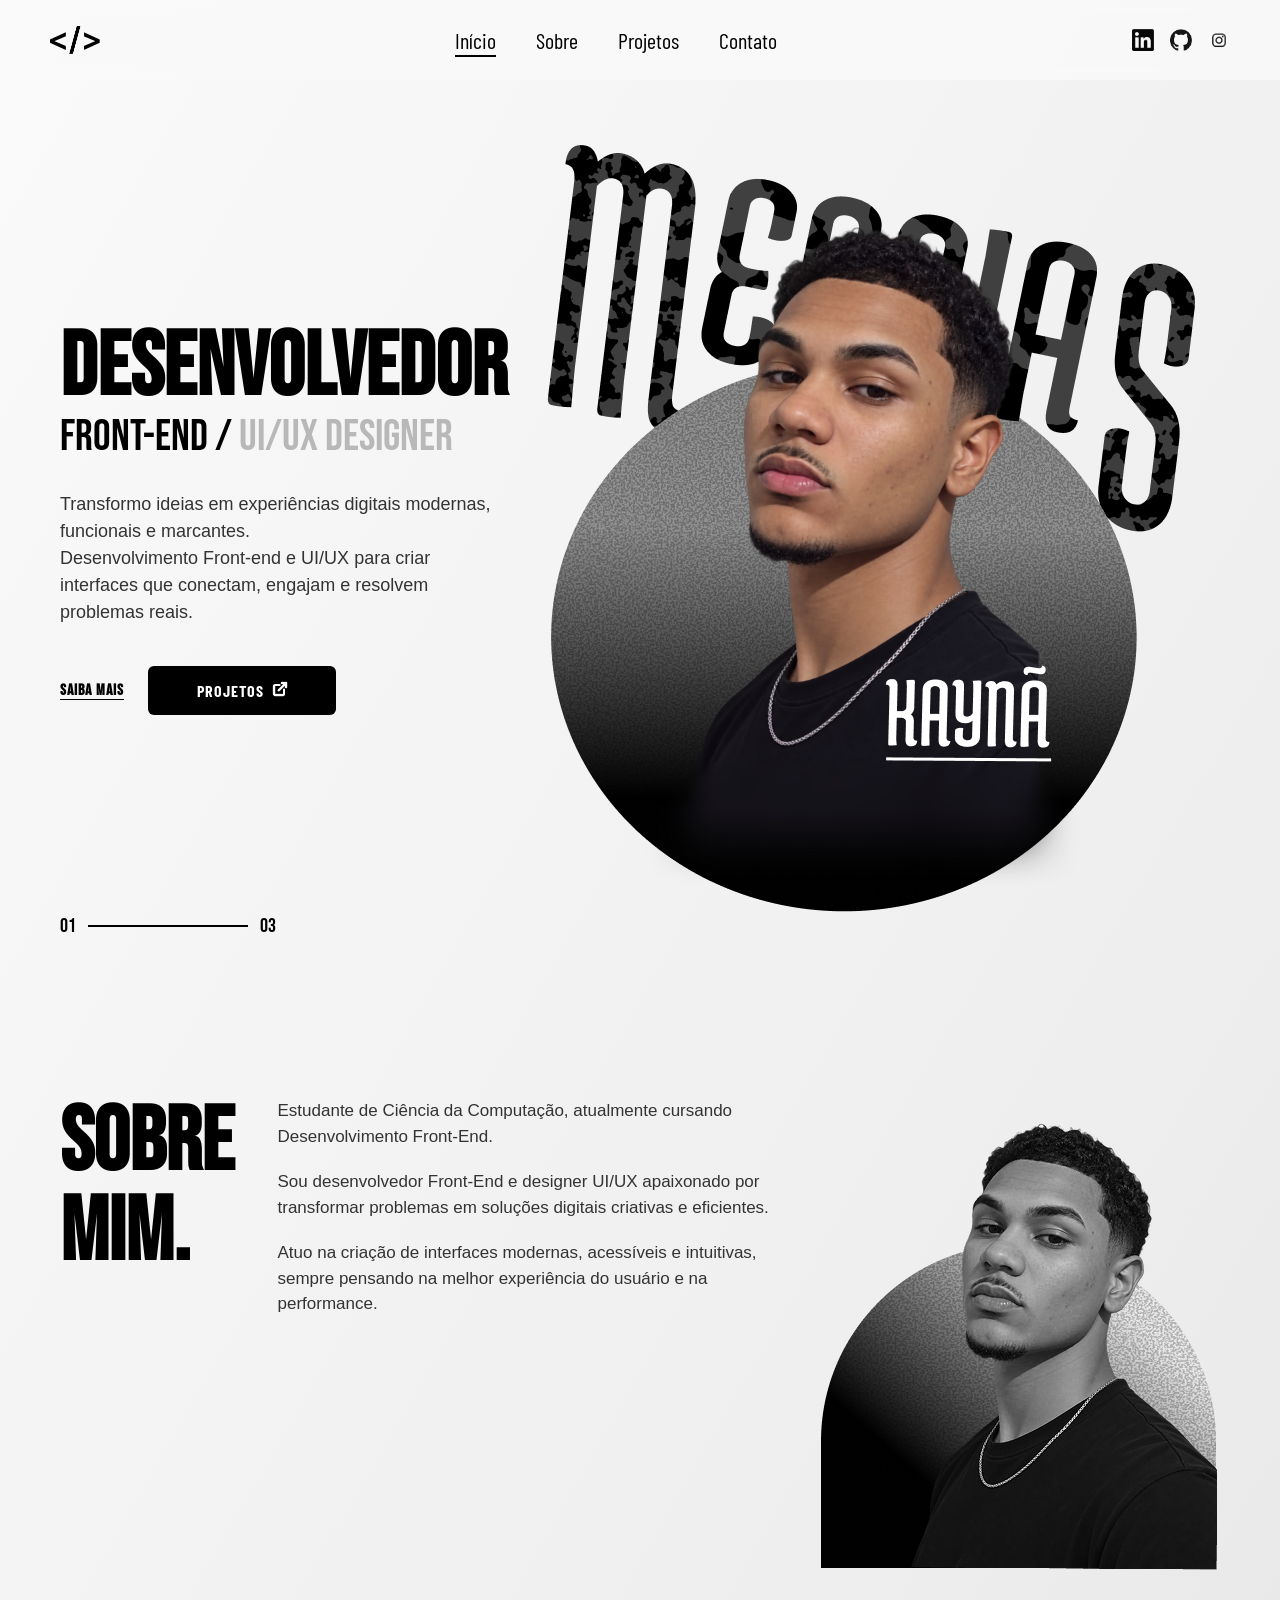
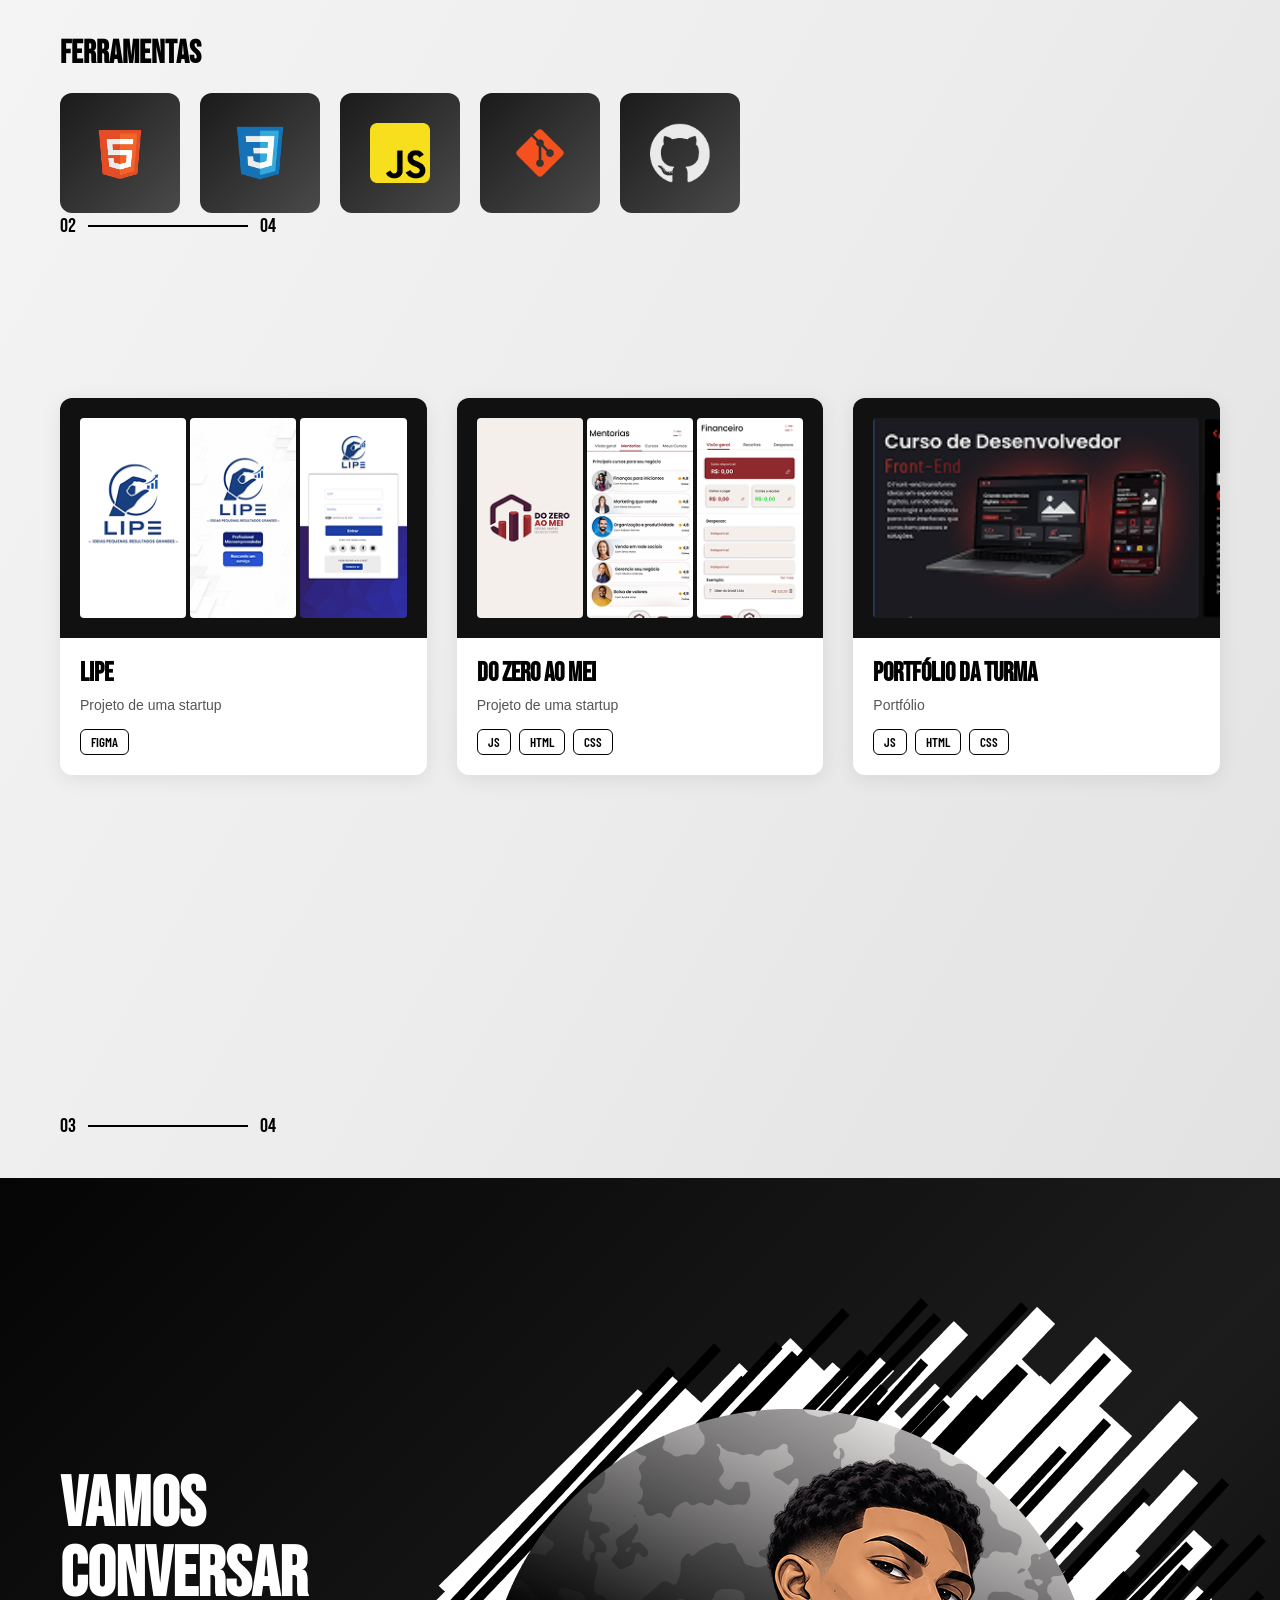
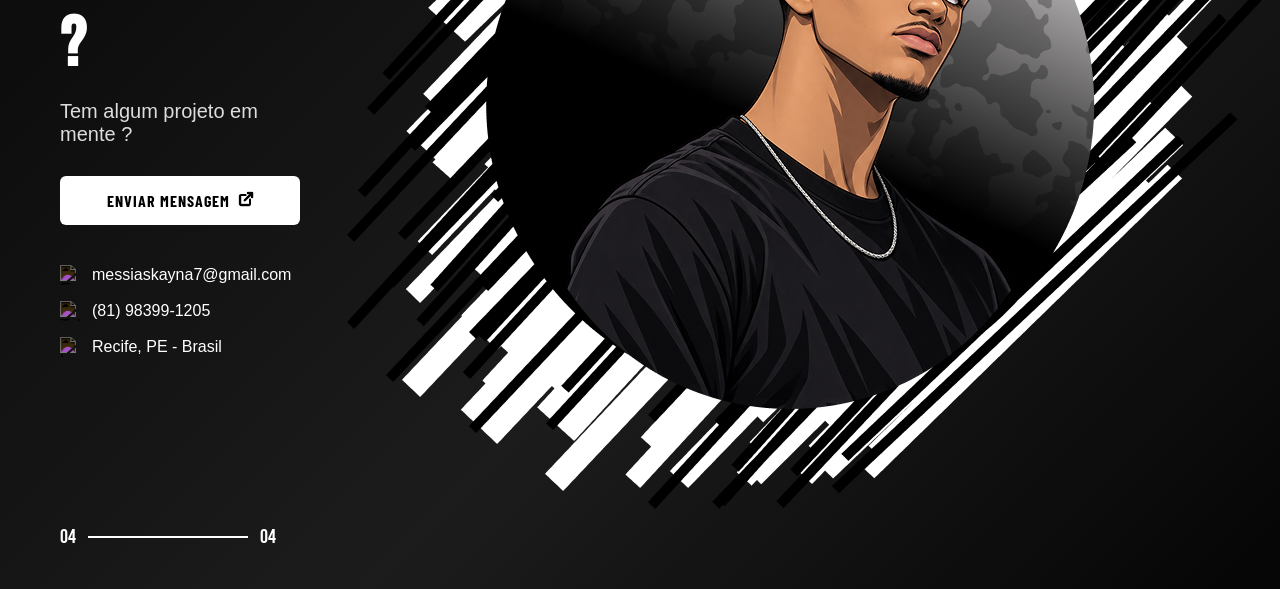
==== commit 3b6b2dc8: "Só terminar na sala baiano" ====
--- a/porftolio pessoal/index.html
+++ b/porftolio pessoal/index.html
@@ -116,19 +116,22 @@
           <h2>FERRAMENTAS</h2>
           <div class="ferramentas">
             <div class="ferramenta-item">
-              <img src="img/html5.png" alt="HTML5" />
-            </div>
-            <div class="ferramenta-item">
-              <img src="img/css3.png" alt="CSS3" />
-            </div>
-            <div class="ferramenta-item">
-              <img src="img/javascript.png" alt="JavaScript" />
-            </div>
-            <div class="ferramenta-item">
-              <img src="img/git.png" alt="Git" />
-            </div>
-            <div class="ferramenta-item">
-              <img src="img/github.png" alt="GitHub" />
+              <img src="../porftolio pessoal/img/image 14.png" alt="HTML5" />
+            </div>
+            <div class="ferramenta-item">
+              <img src="../porftolio pessoal/img/image 13.png" alt="CSS3" />
+            </div>
+            <div class="ferramenta-item">
+              <img
+                src="../porftolio pessoal/img/image 11.png"
+                alt="JavaScript"
+              />
+            </div>
+            <div class="ferramenta-item">
+              <img src="../porftolio pessoal/img/image 10.png" alt="Git" />
+            </div>
+            <div class="ferramenta-item">
+              <img src="../porftolio pessoal/img/image 6.png" alt="GitHub" />
             </div>
           </div>
         </div>
@@ -141,14 +144,13 @@
       </div>
     </section>
 
-    <!-- ===== PROJETOS ===== -->
     <section id="projetos">
       <div class="projetos-tab">
         <div class="card-projeto">
           <div class="projeto-imgs">
-            <img src="img/lipe-1.png" alt="Lipe" />
-            <img src="img/lipe-2.png" alt="Lipe" />
-            <img src="img/lipe-3.png" alt="Lipe" />
+            <img src="../porftolio pessoal/img/image 7.png" alt="Lipe" />
+            <img src="../porftolio pessoal/img/image 8.png" alt="Lipe" />
+            <img src="../porftolio pessoal/img/image 9.png" alt="Lipe" />
           </div>
           <div class="card-projeto-info">
             <h3>LIPE</h3>
@@ -161,9 +163,18 @@
 
         <div class="card-projeto">
           <div class="projeto-imgs">
-            <img src="img/zeromei-1.png" alt="Do Zero ao MEI" />
-            <img src="img/zeromei-2.png" alt="Do Zero ao MEI" />
-            <img src="img/zeromei-3.png" alt="Do Zero ao MEI" />
+            <img
+              src="../porftolio pessoal/img/TELA 1 1.png"
+              alt="Do Zero ao MEI"
+            />
+            <img
+              src="../porftolio pessoal/img/MENTORIAS 1.png"
+              alt="Do Zero ao MEI"
+            />
+            <img
+              src="../porftolio pessoal/img/FINANCEIRO 1.png"
+              alt="Do Zero ao MEI"
+            />
           </div>
           <div class="card-projeto-info">
             <h3>DO ZERO AO MEI</h3>
@@ -178,8 +189,14 @@
 
         <div class="card-projeto">
           <div class="projeto-imgs projeto-imgs-2">
-            <img src="img/turma130-1.png" alt="Portfólio da Turma" />
-            <img src="img/turma130-2.png" alt="Portfólio da Turma" />
+            <img
+              src="../porftolio pessoal/img/image 6 (1).png"
+              alt="Portfólio da Turma"
+            />
+            <img
+              src="../porftolio pessoal/img/image 5.png"
+              alt="Portfólio da Turma"
+            />
           </div>
           <div class="card-projeto-info">
             <h3>PORTFÓLIO DA TURMA</h3>
@@ -200,7 +217,6 @@
       </div>
     </section>
 
-    <!-- ===== CONTATO ===== -->
     <section id="contato">
       <div class="contatos">
         <div class="info-contato">
@@ -214,7 +230,9 @@
             <button class="projetos-btn">
               ENVIAR MENSAGEM
               <span class="link-projetos"
-                ><img src="img/seta.png" alt="link projeto"
+                ><img
+                  src="../porftolio pessoal/img/Group 330 (1).png"
+                  alt="link projeto"
               /></span>
             </button>
           </div>
@@ -236,7 +254,10 @@
         </div>
 
         <div class="img-contato">
-          <img src="img/foto-contato.png" alt="Foto do desenvolvedor" />
+          <img
+            src="../porftolio pessoal/img/Group 350.png"
+            alt="Foto do desenvolvedor"
+          />
         </div>
       </div>
 
--- a/porftolio pessoal/css/style.css
+++ b/porftolio pessoal/css/style.css
@@ -198,14 +198,6 @@
   gap: 24px;
 }
 
-.img-inicio img {
-  width: 420px;
-  height: 420px;
-  border-radius: 50%;
-  object-fit: cover;
-  background: #ccc;
-}
-
 .sobre {
   display: flex;
   flex-direction: column;
@@ -234,14 +226,6 @@
   font-size: 17px;
   line-height: 1.5;
   color: #333;
-}
-
-.img-sobre img {
-  width: 320px;
-  height: 320px;
-  border-radius: 50%;
-  object-fit: cover;
-  background: #ccc;
 }
 
 .ferramentas-tab h2 {
@@ -403,14 +387,6 @@
   filter: invert(1);
 }
 
-.img-contato img {
-  width: 380px;
-  height: 380px;
-  border-radius: 50%;
-  object-fit: cover;
-  background: #333;
-}
-
 @media (max-width: 900px) {
   .info-inicio,
   .info-sobre,
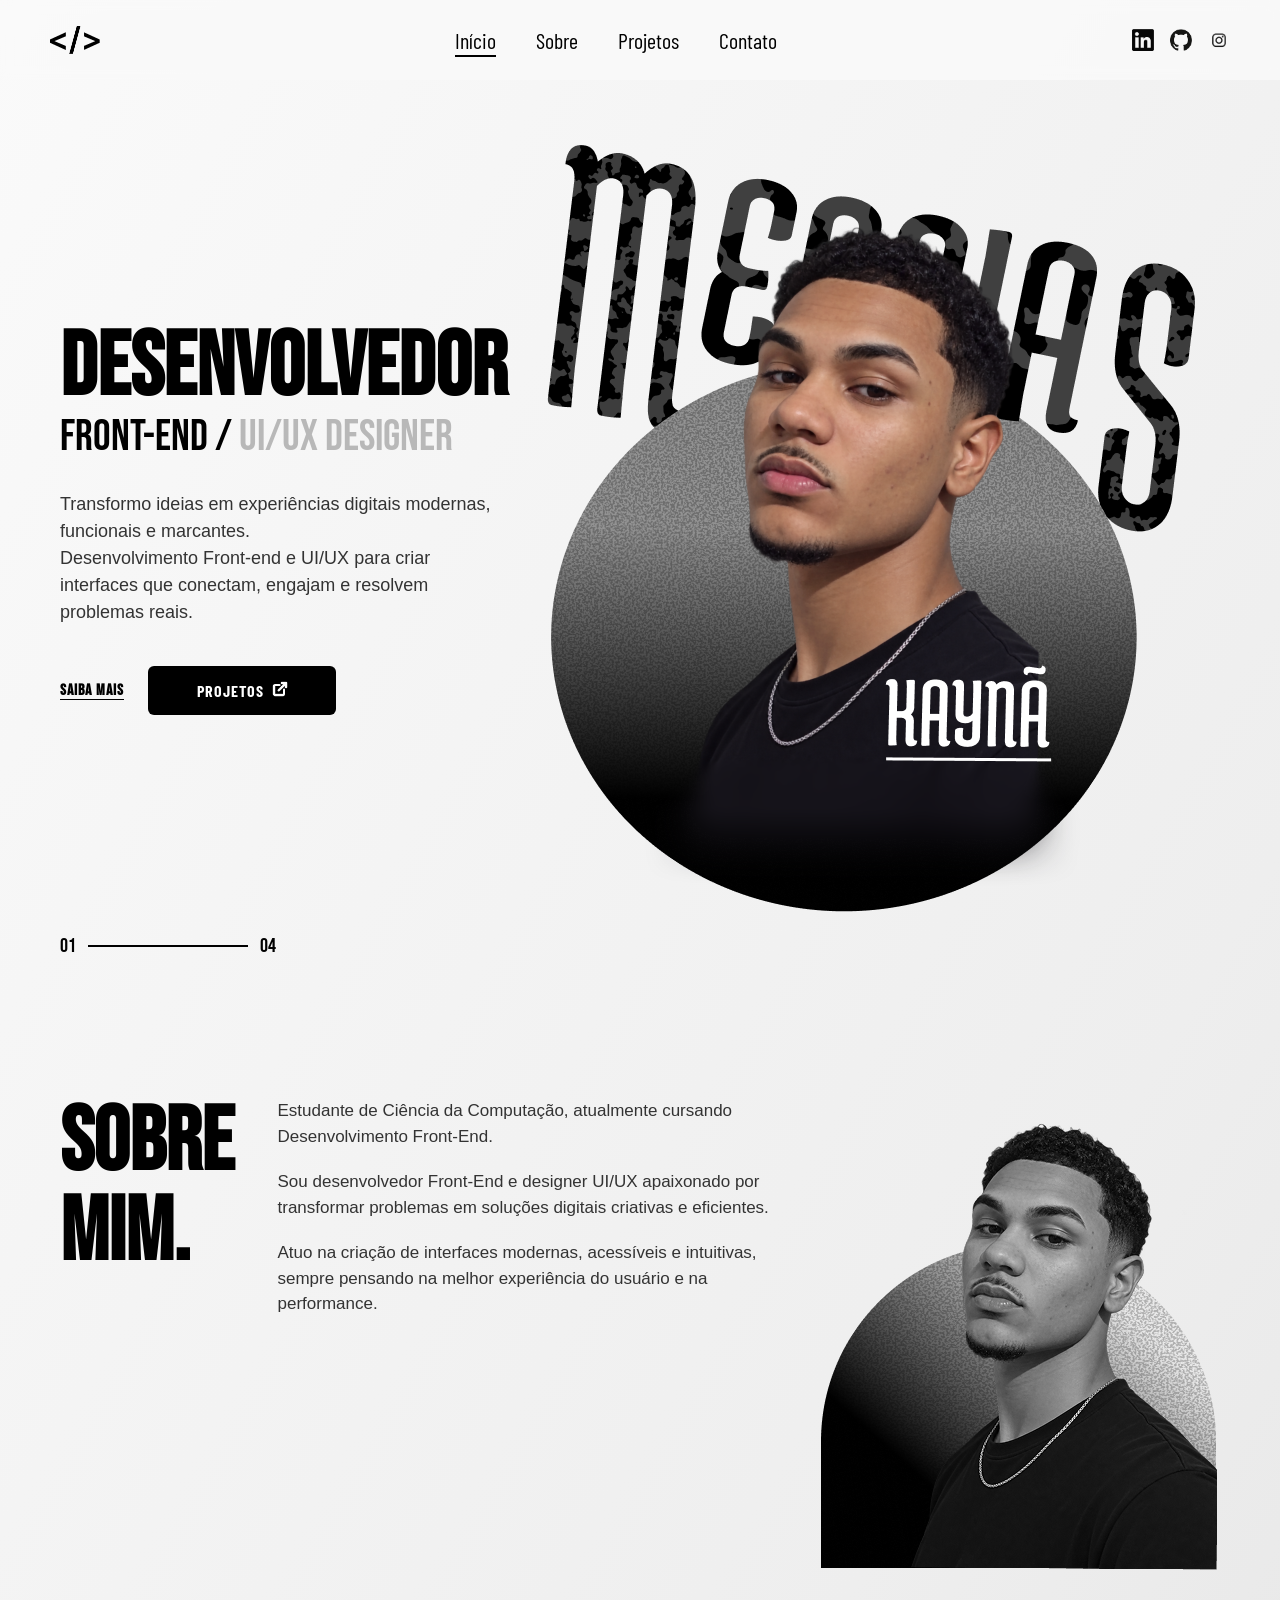
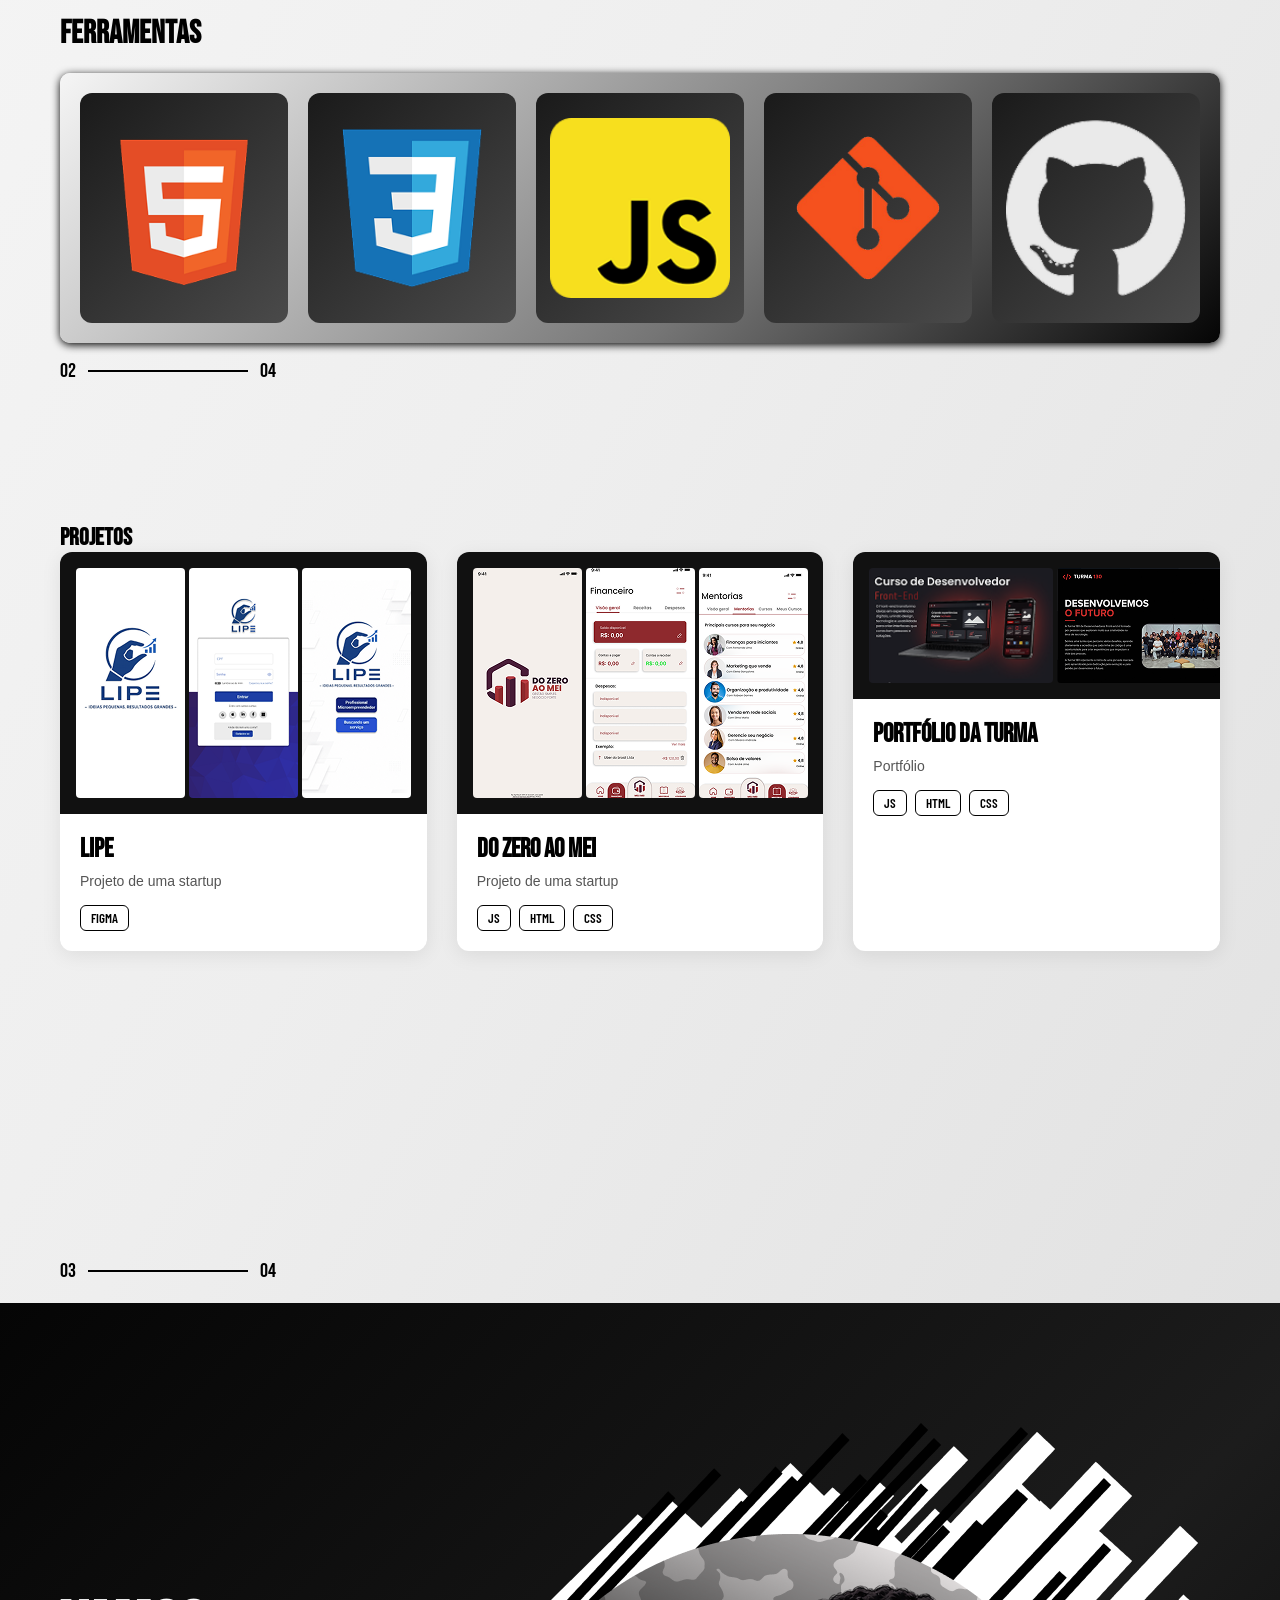
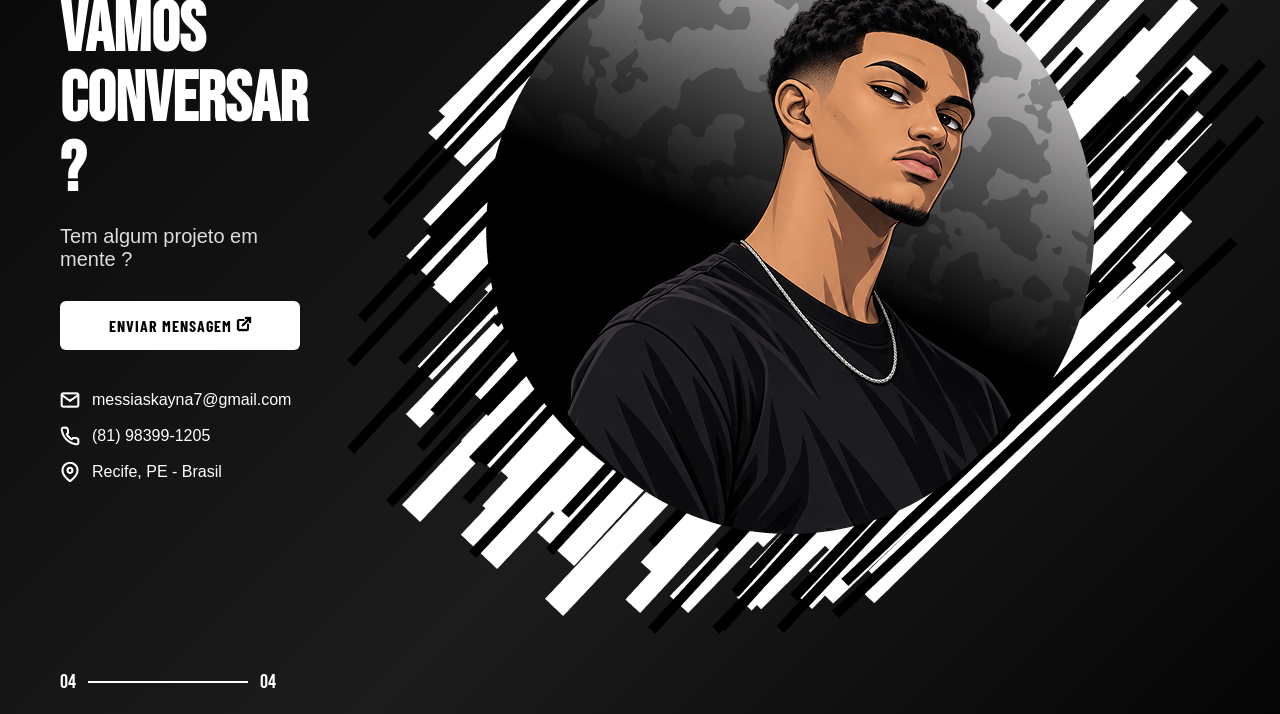
==== commit 47d16620: "Quase feito" ====
--- a/porftolio pessoal/index.html
+++ b/porftolio pessoal/index.html
@@ -1,273 +1,242 @@
 <!doctype html>
 <html lang="pt-BR">
-  <head>
-    <meta charset="UTF-8" />
-    <meta name="viewport" content="width=device-width, initial-scale=1.0" />
-    <title>Portfólio Messias</title>
-    <link rel="stylesheet" href="css/style.css" />
-
-    <link rel="preconnect" href="https://fonts.googleapis.com" />
-    <link rel="preconnect" href="https://fonts.gstatic.com" crossorigin />
-    <link
-      href="https://fonts.googleapis.com/css2?family=Barlow+Condensed:ital,wght@0,100;0,200;0,300;0,400;0,500;0,600;0,700;0,800;0,900;1,100;1,200;1,300;1,400;1,500;1,600;1,700;1,800;1,900&family=Bebas+Neue&family=Marcellus&family=Stack+Sans+Text:wght@200..700&display=swap"
-      rel="stylesheet"
-    />
-  </head>
-
-  <body>
-    <header>
-      <nav>
-        <img src="../porftolio pessoal/img/_.png" alt="logo" class="logo" />
-
-        <div class="menu">
-          <a href="#inicio" class="active">Início</a>
-          <a href="#sobre">Sobre</a>
-          <a href="#projetos">Projetos</a>
-          <a href="#contato">Contato</a>
-        </div>
-
-        <div class="socials">
-          <img src="../porftolio pessoal/img/image 3.png" alt="LinkedIn" />
-          <img src="../porftolio pessoal/img/image 2.png" alt="GitHub" />
-          <img src="../porftolio pessoal/img/image 4.png" alt="Instagram" />
-        </div>
-      </nav>
-    </header>
-
-    <section id="inicio">
-      <div class="inicio">
-        <div class="info-inicio">
-          <div class="coluna-texto">
-            <div class="texto-inicio">
-              <h1 class="text1-info">DESENVOLVEDOR</h1>
-              <div class="linha">
-                <span class="text2-info">FRONT-END /</span>
-                <span class="text-info">UI/UX DESIGNER</span>
-              </div>
-              <p>
-                Transformo ideias em experiências digitais modernas, funcionais
-                e marcantes.<br />
-                Desenvolvimento Front-end e UI/UX para criar interfaces que
-                conectam, engajam e resolvem problemas reais.
-              </p>
+
+<head>
+  <meta charset="UTF-8" />
+  <meta name="viewport" content="width=device-width, initial-scale=1.0" />
+  <title>Portfólio Messias</title>
+  <link rel="stylesheet" href="css/style.css" />
+
+  <link rel="preconnect" href="https://fonts.googleapis.com" />
+  <link rel="preconnect" href="https://fonts.gstatic.com" crossorigin />
+  <link
+    href="https://fonts.googleapis.com/css2?family=Barlow+Condensed:ital,wght@0,100;0,200;0,300;0,400;0,500;0,600;0,700;0,800;0,900;1,100;1,200;1,300;1,400;1,500;1,600;1,700;1,800;1,900&family=Bebas+Neue&family=Marcellus&family=Stack+Sans+Text:wght@200..700&display=swap"
+    rel="stylesheet" />
+</head>
+
+<body>
+  <header>
+    <nav>
+      <img src="../porftolio pessoal/img/_.png" alt="logo" class="logo" />
+
+      <div class="menu">
+        <a href="#inicio" class="active">Início</a>
+        <a href="#sobre">Sobre</a>
+        <a href="#projetos">Projetos</a>
+        <a href="#contato">Contato</a>
+      </div>
+
+      <div class="socials">
+        <img src="../porftolio pessoal/img/image 3.png" alt="LinkedIn" />
+        <img src="../porftolio pessoal/img/image 2.png" alt="GitHub" />
+        <img src="../porftolio pessoal/img/image 4.png" alt="Instagram" />
+      </div>
+    </nav>
+  </header>
+
+  <section id="inicio">
+    <div class="inicio">
+      <div class="info-inicio">
+        <div class="coluna-texto">
+          <div class="texto-inicio">
+            <h1 class="text1-info">DESENVOLVEDOR</h1>
+            <div class="linha">
+              <span class="text2-info">FRONT-END /</span>
+              <span class="text-info">UI/UX DESIGNER</span>
             </div>
-
-            <div class="botoes1">
-              <button class="saiba-mais">SAIBA MAIS</button>
-              <button class="projetos-btn">
-                PROJETOS
-                <span class="link-projetos"
-                  ><img
-                    src="../porftolio pessoal/img/Group 330 (1).png"
-                    alt="link projeto"
-                /></span>
-              </button>
-            </div>
-          </div>
-
-          <div class="img-inicio">
-            <img
-              src="../porftolio pessoal/img/Group 3.png"
-              alt="Foto do desenvolvedor"
-            />
-          </div>
-        </div>
-      </div>
-
-      <div class="page-indicator">
-        <span>01</span>
-        <div class="linha-indicador"></div>
-        <span>03</span>
-      </div>
-    </section>
-
-    <section id="sobre">
-      <div class="sobre">
-        <div class="info-sobre">
-          <div class="texto-sobre">
-            <h1 class="text1-info">SOBRE</h1>
-            <h1 class="text1-info">MIM.</h1>
-          </div>
-
-          <div class="textbig-sobre">
             <p>
-              Estudante de Ciência da Computação, atualmente cursando
-              Desenvolvimento Front-End.
+              Transformo ideias em experiências digitais modernas, funcionais
+              e marcantes.<br />
+              Desenvolvimento Front-end e UI/UX para criar interfaces que
+              conectam, engajam e resolvem problemas reais.
             </p>
-            <p>
-              Sou desenvolvedor Front-End e designer UI/UX apaixonado por
-              transformar problemas em soluções digitais criativas e eficientes.
-            </p>
-            <p>
-              Atuo na criação de interfaces modernas, acessíveis e intuitivas,
-              sempre pensando na melhor experiência do usuário e na performance.
-            </p>
-          </div>
-
-          <div class="img-sobre">
-            <img
-              src="../porftolio pessoal/img/Group 349.png"
-              alt="Foto do desenvolvedor"
-            />
-          </div>
-        </div>
-
-        <div class="ferramentas-tab">
-          <h2>FERRAMENTAS</h2>
-          <div class="ferramentas">
-            <div class="ferramenta-item">
-              <img src="../porftolio pessoal/img/image 14.png" alt="HTML5" />
-            </div>
-            <div class="ferramenta-item">
-              <img src="../porftolio pessoal/img/image 13.png" alt="CSS3" />
-            </div>
-            <div class="ferramenta-item">
-              <img
-                src="../porftolio pessoal/img/image 11.png"
-                alt="JavaScript"
-              />
-            </div>
-            <div class="ferramenta-item">
-              <img src="../porftolio pessoal/img/image 10.png" alt="Git" />
-            </div>
-            <div class="ferramenta-item">
-              <img src="../porftolio pessoal/img/image 6.png" alt="GitHub" />
-            </div>
-          </div>
-        </div>
-      </div>
-
-      <div class="page-indicator">
-        <span>02</span>
-        <div class="linha-indicador"></div>
-        <span>04</span>
-      </div>
-    </section>
-
-    <section id="projetos">
-      <div class="projetos-tab">
-        <div class="card-projeto">
-          <div class="projeto-imgs">
-            <img src="../porftolio pessoal/img/image 7.png" alt="Lipe" />
-            <img src="../porftolio pessoal/img/image 8.png" alt="Lipe" />
-            <img src="../porftolio pessoal/img/image 9.png" alt="Lipe" />
-          </div>
-          <div class="card-projeto-info">
-            <h3>LIPE</h3>
-            <p>Projeto de uma startup</p>
-            <div class="tags">
-              <span class="tab-ferramenta">FIGMA</span>
-            </div>
-          </div>
-        </div>
-
-        <div class="card-projeto">
-          <div class="projeto-imgs">
-            <img
-              src="../porftolio pessoal/img/TELA 1 1.png"
-              alt="Do Zero ao MEI"
-            />
-            <img
-              src="../porftolio pessoal/img/MENTORIAS 1.png"
-              alt="Do Zero ao MEI"
-            />
-            <img
-              src="../porftolio pessoal/img/FINANCEIRO 1.png"
-              alt="Do Zero ao MEI"
-            />
-          </div>
-          <div class="card-projeto-info">
-            <h3>DO ZERO AO MEI</h3>
-            <p>Projeto de uma startup</p>
-            <div class="tags">
-              <span class="tab-ferramenta">JS</span>
-              <span class="tab-ferramenta">HTML</span>
-              <span class="tab-ferramenta">CSS</span>
-            </div>
-          </div>
-        </div>
-
-        <div class="card-projeto">
-          <div class="projeto-imgs projeto-imgs-2">
-            <img
-              src="../porftolio pessoal/img/image 6 (1).png"
-              alt="Portfólio da Turma"
-            />
-            <img
-              src="../porftolio pessoal/img/image 5.png"
-              alt="Portfólio da Turma"
-            />
-          </div>
-          <div class="card-projeto-info">
-            <h3>PORTFÓLIO DA TURMA</h3>
-            <p>Portfólio</p>
-            <div class="tags">
-              <span class="tab-ferramenta">JS</span>
-              <span class="tab-ferramenta">HTML</span>
-              <span class="tab-ferramenta">CSS</span>
-            </div>
-          </div>
-        </div>
-      </div>
-
-      <div class="page-indicator">
-        <span>03</span>
-        <div class="linha-indicador"></div>
-        <span>04</span>
-      </div>
-    </section>
-
-    <section id="contato">
-      <div class="contatos">
-        <div class="info-contato">
-          <div class="texto-contato">
-            <h1 class="text1-info">VAMOS</h1>
-            <h1 class="text1-info">CONVERSAR ?</h1>
-            <p class="text2-info">Tem algum projeto em mente ?</p>
-          </div>
-
-          <div class="botoes2">
+          </div>
+
+          <div class="botoes1">
+            <button class="saiba-mais">SAIBA MAIS</button>
             <button class="projetos-btn">
-              ENVIAR MENSAGEM
-              <span class="link-projetos"
-                ><img
-                  src="../porftolio pessoal/img/Group 330 (1).png"
-                  alt="link projeto"
-              /></span>
+              PROJETOS
+              <span class="link-projetos"><img src="../porftolio pessoal/img/Group 330 (1).png"
+                  alt="link projeto" /></span>
             </button>
           </div>
-
-          <div class="contatos-link">
-            <span class="ctt-info">
-              <img src="img/email.png" alt="Email" />
-              <p>messiaskayna7@gmail.com</p>
-            </span>
-            <span class="ctt-info">
-              <img src="img/telefone.png" alt="Telefone" />
-              <p>(81) 98399-1205</p>
-            </span>
-            <span class="ctt-info">
-              <img src="img/local.png" alt="Localização" />
-              <p>Recife, PE - Brasil</p>
-            </span>
-          </div>
-        </div>
-
-        <div class="img-contato">
-          <img
-            src="../porftolio pessoal/img/Group 350.png"
-            alt="Foto do desenvolvedor"
-          />
-        </div>
-      </div>
-
-      <div class="page-indicator page-indicator-light">
-        <span>04</span>
-        <div class="linha-indicador"></div>
-        <span>04</span>
-      </div>
-    </section>
-
-    <script src="js/script.js"></script>
-  </body>
-</html>
+        </div>
+
+        <div class="img-inicio">
+          <img src="../porftolio pessoal/img/Group 3.png" alt="Foto do desenvolvedor" />
+        </div>
+      </div>
+    </div>
+
+    <div class="page-indicator">
+      <span>01</span>
+      <div class="linha-indicador"></div>
+      <span>04</span>
+    </div>
+  </section>
+
+  <section id="sobre">
+    <div class="sobre">
+      <div class="info-sobre">
+        <div class="texto-sobre">
+          <h1 class="text1-info">SOBRE</h1>
+          <h1 class="text1-info">MIM.</h1>
+        </div>
+
+        <div class="textbig-sobre">
+          <p>
+            Estudante de Ciência da Computação, atualmente cursando
+            Desenvolvimento Front-End.
+          </p>
+          <p>
+            Sou desenvolvedor Front-End e designer UI/UX apaixonado por
+            transformar problemas em soluções digitais criativas e eficientes.
+          </p>
+          <p>
+            Atuo na criação de interfaces modernas, acessíveis e intuitivas,
+            sempre pensando na melhor experiência do usuário e na performance.
+          </p>
+        </div>
+
+        <div class="img-sobre">
+          <img src="../porftolio pessoal/img/Group 349.png" alt="Foto do desenvolvedor" />
+        </div>
+      </div>
+
+      <div class="ferramentas-tab">
+        <h2>FERRAMENTAS</h2>
+        <div class="ferramentas">
+          <div class="ferramenta-item">
+            <img src="../porftolio pessoal/img/image 14.png" alt="HTML5" />
+          </div>
+          <div class="ferramenta-item">
+            <img src="../porftolio pessoal/img/image 13.png" alt="CSS3" />
+          </div>
+          <div class="ferramenta-item">
+            <img src="../porftolio pessoal/img/image 11.png" alt="JavaScript" />
+          </div>
+          <div class="ferramenta-item">
+            <img src="../porftolio pessoal/img/image 10.png" alt="Git" />
+          </div>
+          <div class="ferramenta-item">
+            <img src="../porftolio pessoal/img/image 6.png" alt="GitHub" />
+          </div>
+        </div>
+      </div>
+    </div>
+
+    <div class="page-indicator">
+      <span>02</span>
+      <div class="linha-indicador"></div>
+      <span>04</span>
+    </div>
+  </section>
+
+  <section id="projetos">
+    <h1 class="text2-info">PROJETOS</h1>
+
+    <div class="projetos-tab">
+      <div class="card-projeto">
+        <div class="projeto-imgs projeto-imgs-retrato">
+          <img src="../porftolio pessoal/img/lipe1.png" alt="Lipe" />
+          <img src="../porftolio pessoal/img/lipe2.png" alt="Lipe" />
+          <img src="../porftolio pessoal/img/lipe3.png" alt="Lipe" />
+        </div>
+        <div class="card-projeto-info">
+          <h3>LIPE</h3>
+          <p>Projeto de uma startup</p>
+          <div class="tags"><span class="tab-ferramenta">FIGMA</span></div>
+        </div>
+      </div>
+
+      <div class="card-projeto">
+        <div class="projeto-imgs projeto-imgs-retrato">
+          <img src="../porftolio pessoal/img/TELA 1 1.png" alt="Do Zero ao MEI" />
+          <img src="../porftolio pessoal/img/FINANCEIRO 1.png" alt="Do Zero ao MEI" />
+          <img src="../porftolio pessoal/img/MENTORIAS 1.png" alt="Do Zero ao MEI" />
+        </div>
+        <div class="card-projeto-info">
+          <h3>DO ZERO AO MEI</h3>
+          <p>Projeto de uma startup</p>
+          <div class="tags">
+            <span class="tab-ferramenta">JS</span>
+            <span class="tab-ferramenta">HTML</span>
+            <span class="tab-ferramenta">CSS</span>
+          </div>
+        </div>
+      </div>
+
+      <div class="card-projeto">
+        <div class="projeto-imgs projeto-imgs-paisagem">
+          <img src="../porftolio pessoal/img/sala.png" alt="Portfólio da Turma" />
+          <img src="../porftolio pessoal/img/sala1.png" alt="Portfólio da Turma" />
+        </div>
+        <div class="card-projeto-info">
+          <h3>PORTFÓLIO DA TURMA</h3>
+          <p>Portfólio</p>
+          <div class="tags">
+            <span class="tab-ferramenta">JS</span>
+            <span class="tab-ferramenta">HTML</span>
+            <span class="tab-ferramenta">CSS</span>
+          </div>
+        </div>
+      </div>
+    </div>
+
+    <div class="page-indicator">
+      <span>03</span>
+      <div class="linha-indicador"></div>
+      <span>04</span>
+    </div>
+  </section>
+
+  <section id="contato">
+    <div class="contatos">
+      <div class="info-contato">
+        <div class="texto-contato">
+          <h1 class="text1-info">VAMOS</h1>
+          <h1 class="text1-info">CONVERSAR ?</h1>
+          <p class="text2-info">Tem algum projeto em mente ?</p>
+        </div>
+
+        <div class="botoes2">
+          <button class="projetos-btn"><a href="https://wa.me/+5581983991205" target="_blank">
+            ENVIAR MENSAGEM
+            <span class="link-projetos"><img src="../porftolio pessoal/img/Group 330 (1).png"
+                alt="link projeto" /></span>
+                </a>
+          </button>
+        </div>
+
+        <div class="contatos-link">
+          <span class="ctt-info">
+            <img src="../porftolio pessoal/img/Mail.png" alt="Email" />
+            <p>messiaskayna7@gmail.com</p>
+          </span>
+          <span class="ctt-info">
+            <img src="../porftolio pessoal/img/Phone.png" alt="Telefone" />
+            <p>(81) 98399-1205</p>
+          </span>
+          <span class="ctt-info">
+            <img src="../porftolio pessoal/img/Map pin.png" alt="Localização" />
+            <p>Recife, PE - Brasil</p>
+          </span>
+        </div>
+      </div>
+
+      <div class="img-contato">
+        <img src="../porftolio pessoal/img/Group 350.png" alt="Foto do desenvolvedor" />
+      </div>
+    </div>
+
+    <div class="page-indicator page-indicator-light">
+      <span>04</span>
+      <div class="linha-indicador"></div>
+      <span>04</span>
+    </div>
+  </section>
+
+  <script src="js/script.js"></script>
+</body>
+
+</html>
--- a/porftolio pessoal/css/style.css
+++ b/porftolio pessoal/css/style.css
@@ -85,7 +85,7 @@
 .page-indicator {
   position: absolute;
   left: 60px;
-  bottom: 40px;
+  bottom: 20px;
   display: flex;
   align-items: center;
   gap: 12px;
@@ -198,17 +198,19 @@
   gap: 24px;
 }
 
+
+
 .sobre {
   display: flex;
   flex-direction: column;
-  gap: 60px;
+  gap: 40px;
 }
 
 .info-sobre {
   display: flex;
   justify-content: space-between;
   align-items: flex-start;
-  gap: 40px;
+  gap: px;
 }
 
 .texto-sobre {
@@ -228,6 +230,8 @@
   color: #333;
 }
 
+
+
 .ferramentas-tab h2 {
   font-family: "Bebas Neue", sans-serif;
   font-size: 32px;
@@ -235,13 +239,17 @@
 }
 
 .ferramentas {
-  display: flex;
+    background: linear-gradient(135deg, #f5f5f5 0%, #757575 60%, #050505 100%);
+  display: flex;
+  padding: 20px 20px 20px 20px;
   gap: 20px;
+  border-radius: 10px;
+  box-shadow: 0 2px 8px black;
 }
 
 .ferramenta-item {
-  width: 120px;
-  height: 120px;
+  width: 230px;
+  height: 230px;
   border-radius: 12px;
   background: linear-gradient(135deg, #1a1a1a, #4a4a4a);
   display: flex;
@@ -250,9 +258,17 @@
 }
 
 .ferramenta-item img {
-  width: 60px;
-  height: 60px;
+  width: 180px;
+  height: 200px;
   object-fit: contain;
+}
+
+.text2-info{
+   font-family: "Bebas Neue", sans-serif;
+}
+.titulo-projetos {
+  margin-bottom: 40px;
+  font-size: 60px;
 }
 
 .projetos-tab {
@@ -260,6 +276,7 @@
   gap: 30px;
   flex-wrap: wrap;
 }
+
 
 .card-projeto {
   flex: 1;
@@ -274,21 +291,23 @@
   display: flex;
   gap: 4px;
   background: #111;
-  padding: 20px;
-  min-height: 220px;
+  padding: 16px;
 }
 
 .projeto-imgs img {
-  flex: 1;
+  border-radius: 4px;
+  object-fit: cover;  
   width: 100%;
-  height: 200px;
-  object-fit: cover;
-  background: #333;
-  border-radius: 4px;
-}
-
-.projeto-imgs-2 img {
-  flex-basis: 50%;
+}
+
+
+.projeto-imgs-retrato img {
+  aspect-ratio: 9 / 19;
+}
+
+
+.projeto-imgs-paisagem img {
+  aspect-ratio: 16 / 10;
 }
 
 .card-projeto-info {
@@ -354,8 +373,13 @@
 
 .botoes2 {
   margin-top: 30px;
-}
-
+  
+}
+
+.botoes2 a {
+    text-decoration: none;
+    color: black;
+}
 .botoes2 .projetos-btn {
   background: #fff;
   color: #000;
@@ -384,7 +408,6 @@
 .ctt-info img {
   width: 20px;
   height: 20px;
-  filter: invert(1);
 }
 
 @media (max-width: 900px) {
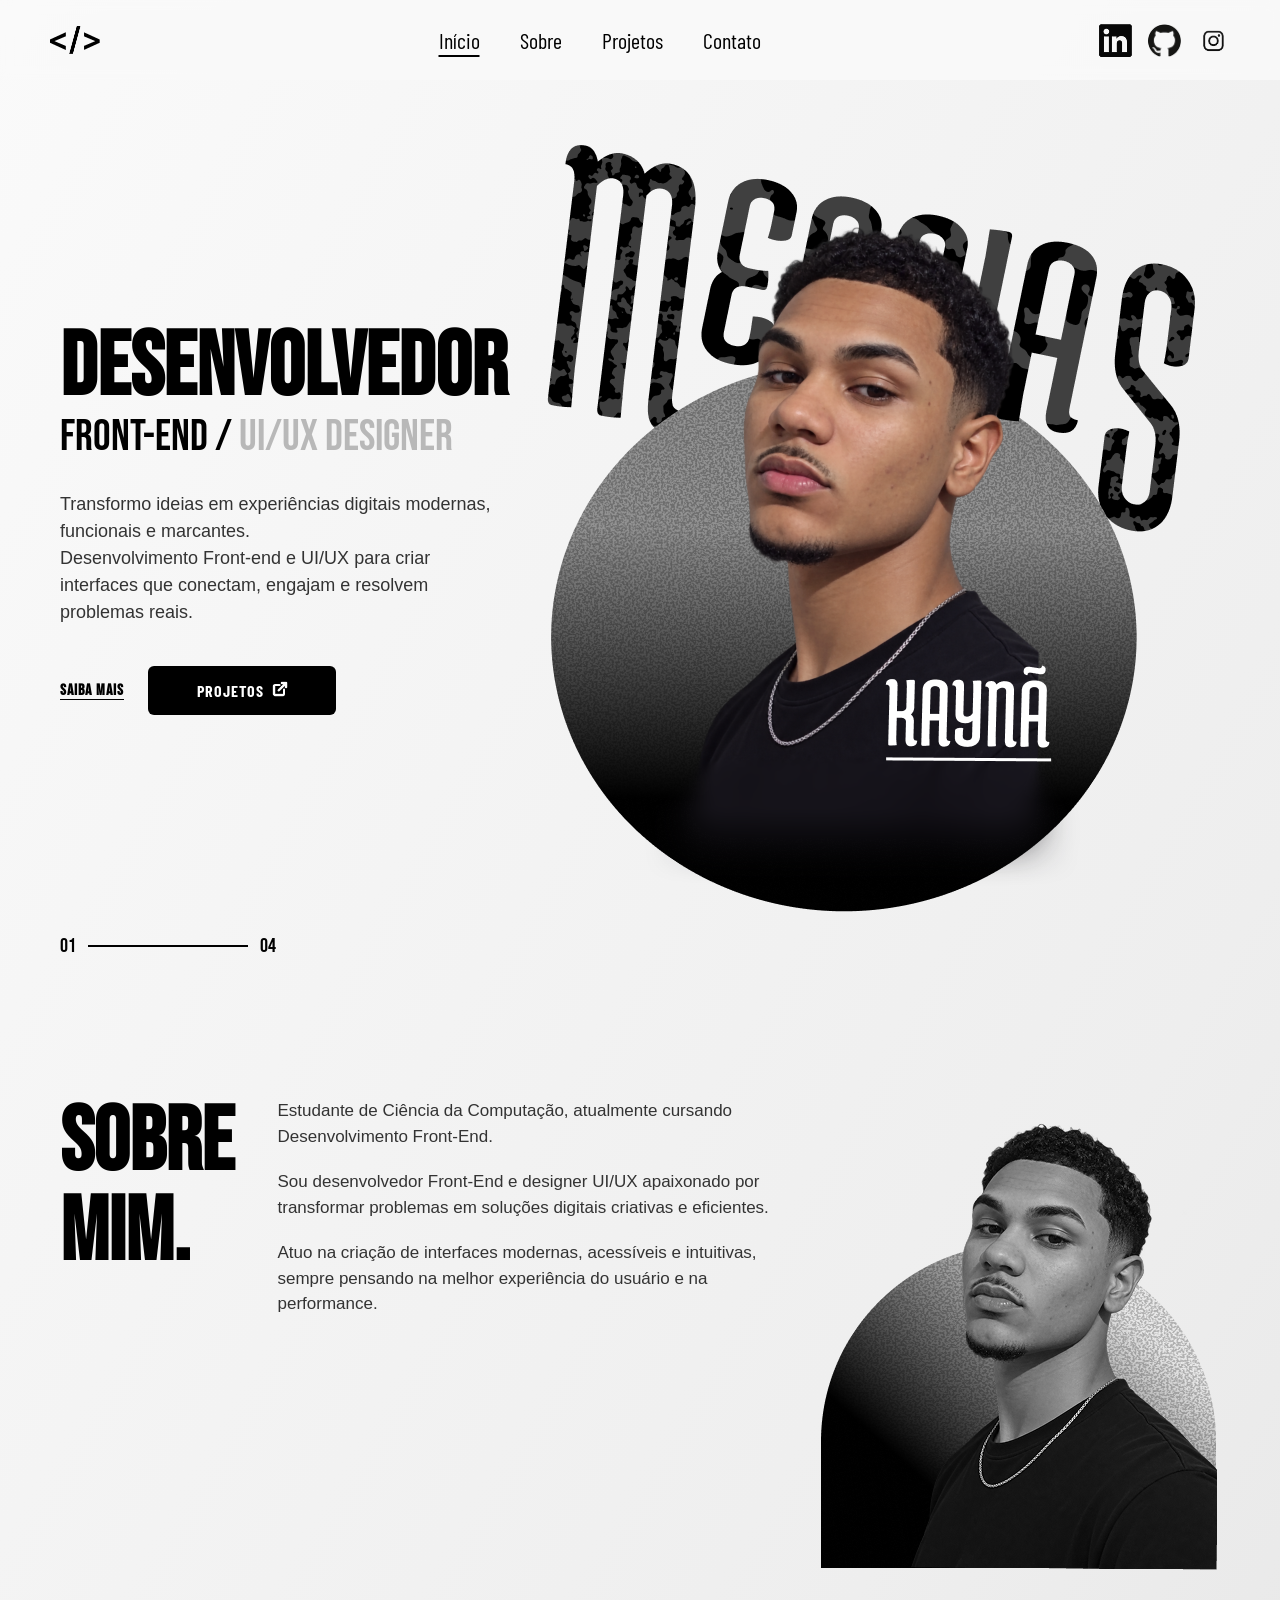
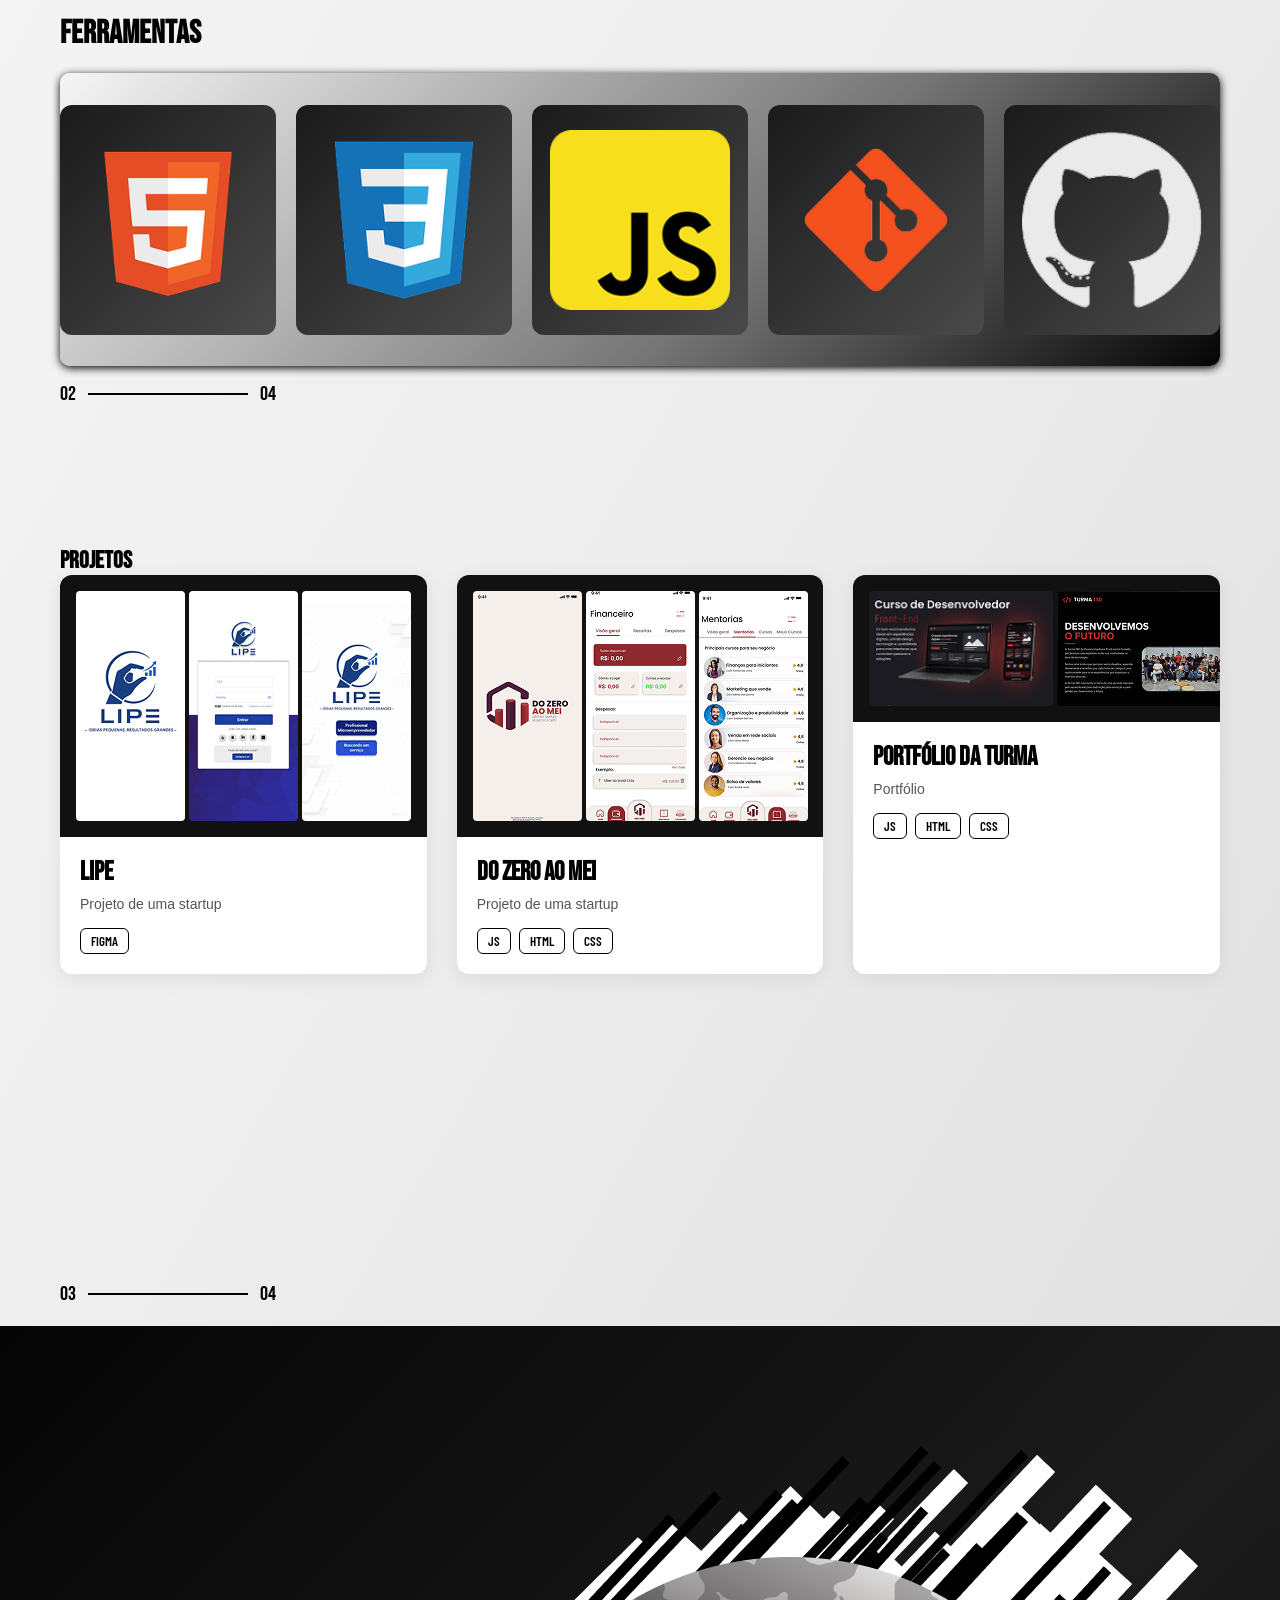
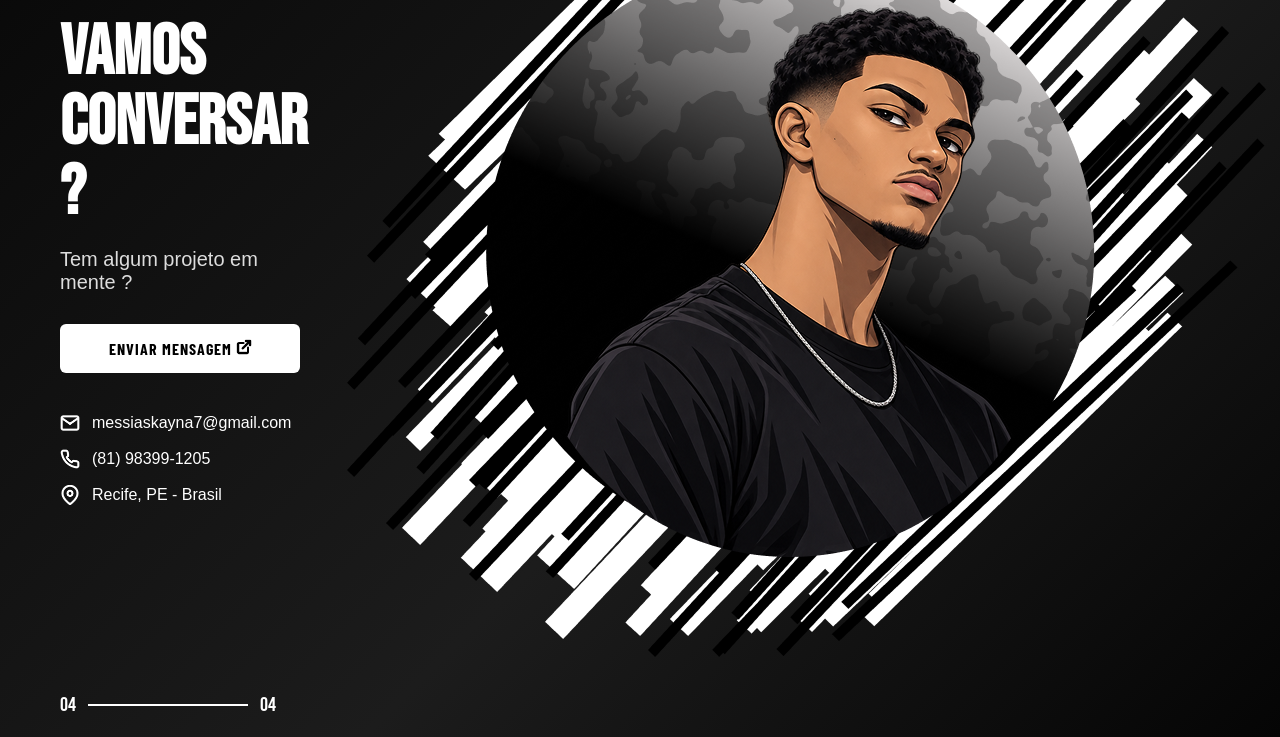
==== commit 23cfa67c: "to quase lá" ====
--- a/porftolio pessoal/index.html
+++ b/porftolio pessoal/index.html
@@ -54,8 +54,8 @@
 
           <div class="botoes1">
             <button class="saiba-mais">SAIBA MAIS</button>
-            <button class="projetos-btn">
-              PROJETOS
+            <button class="projetos-btn"> <a href="#projetos">
+              PROJETOS</a>
               <span class="link-projetos"><img src="../porftolio pessoal/img/Group 330 (1).png"
                   alt="link projeto" /></span>
             </button>
--- a/porftolio pessoal/css/style.css
+++ b/porftolio pessoal/css/style.css
@@ -78,8 +78,8 @@
 }
 
 .socials img {
-  width: 22px;
-  height: 22px;
+  width: 33px;
+  height: 33px;
 }
 
 .page-indicator {
@@ -138,6 +138,10 @@
   gap: 8px;
   cursor: pointer;
 }
+.projetos-btn a {
+    text-decoration: none;
+    color: white;
+}
 
 .link-projetos img {
   width: 16px;
@@ -239,12 +243,16 @@
 }
 
 .ferramentas {
-    background: linear-gradient(135deg, #f5f5f5 0%, #757575 60%, #050505 100%);
-  display: flex;
-  padding: 20px 20px 20px 20px;
+  background: linear-gradient(135deg, #f5f5f5 0%, #757575 60%, #050505 100%);
+  display: flex;
+  width: 100%;
+  height: 293px;
   gap: 20px;
   border-radius: 10px;
   box-shadow: 0 2px 8px black;
+  display: flex;
+  align-items: center;
+  justify-content: center;
 }
 
 .ferramenta-item {
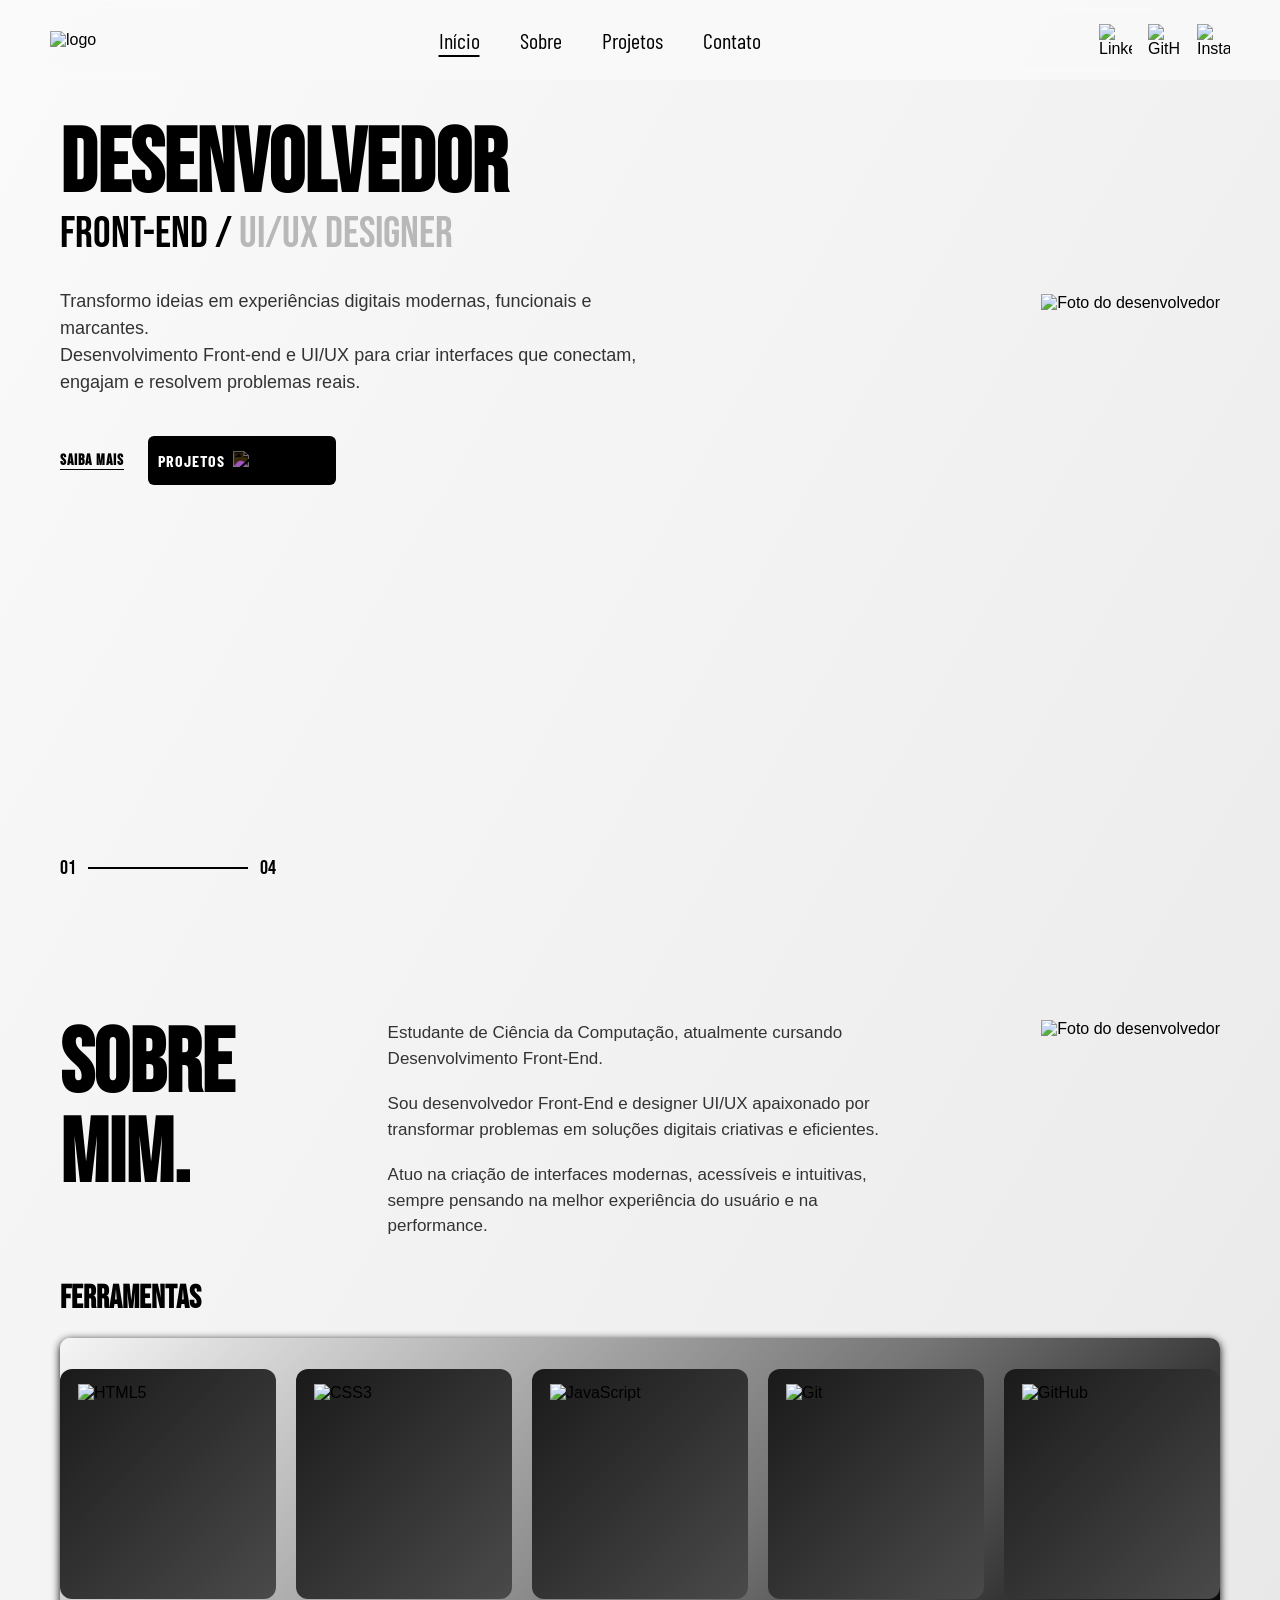
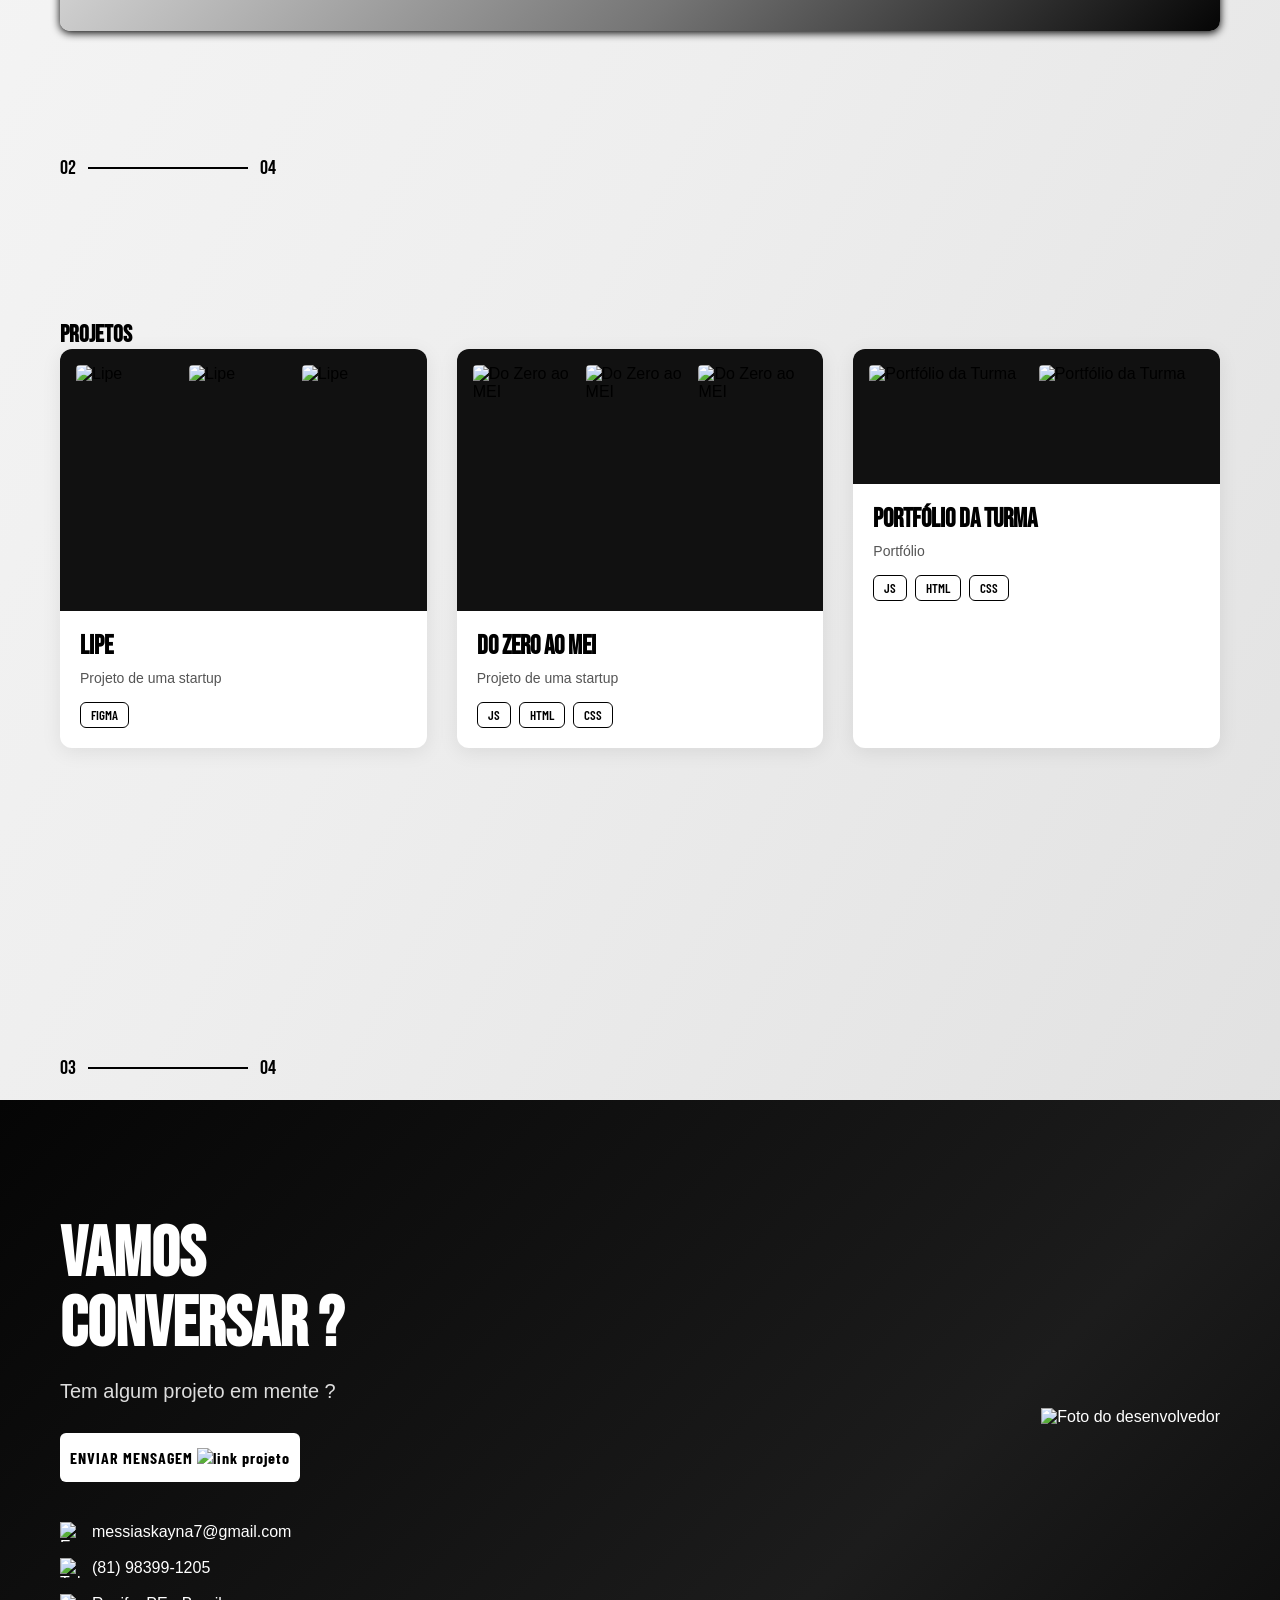
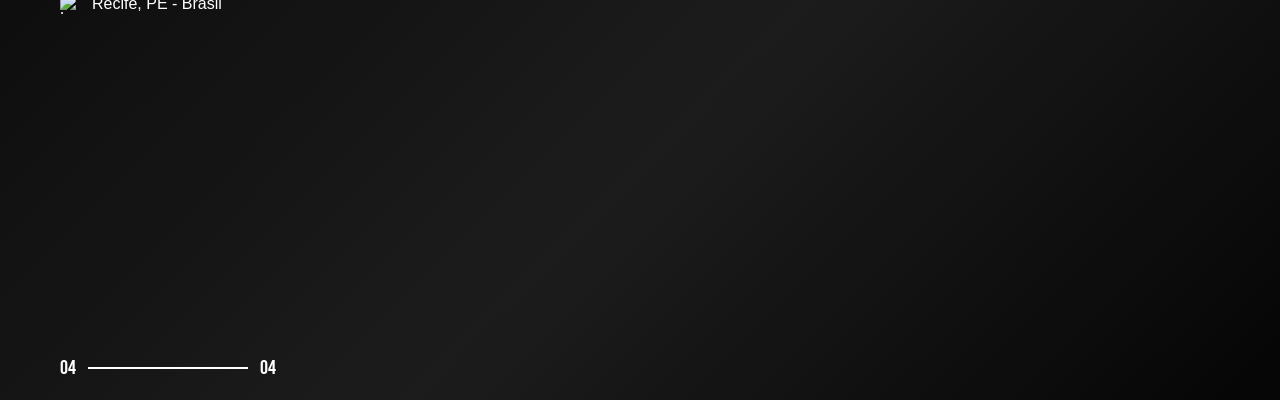
==== commit 40ec20b7: "imagens att" ====
--- a/porftolio pessoal/index.html
+++ b/porftolio pessoal/index.html
@@ -17,7 +17,7 @@
 <body>
   <header>
     <nav>
-      <img src="../porftolio pessoal/img/_.png" alt="logo" class="logo" />
+      <img src="/img/_.png" alt="logo" class="logo" />
 
       <div class="menu">
         <a href="#inicio" class="active">Início</a>
@@ -27,9 +27,9 @@
       </div>
 
       <div class="socials">
-        <img src="../porftolio pessoal/img/image 3.png" alt="LinkedIn" />
-        <img src="../porftolio pessoal/img/image 2.png" alt="GitHub" />
-        <img src="../porftolio pessoal/img/image 4.png" alt="Instagram" />
+        <img src="/img/image 3.png" alt="LinkedIn" />
+        <img src="/img/image 2.png" alt="GitHub" />
+        <img src="/img/image 4.png" alt="Instagram" />
       </div>
     </nav>
   </header>
@@ -56,14 +56,14 @@
             <button class="saiba-mais">SAIBA MAIS</button>
             <button class="projetos-btn"> <a href="#projetos">
               PROJETOS</a>
-              <span class="link-projetos"><img src="../porftolio pessoal/img/Group 330 (1).png"
+              <span class="link-projetos"><img src="/img/Group 330 (1).png"
                   alt="link projeto" /></span>
             </button>
           </div>
         </div>
 
         <div class="img-inicio">
-          <img src="../porftolio pessoal/img/Group 3.png" alt="Foto do desenvolvedor" />
+          <img src="/img/Group 3.png" alt="Foto do desenvolvedor" />
         </div>
       </div>
     </div>
@@ -99,7 +99,7 @@
         </div>
 
         <div class="img-sobre">
-          <img src="../porftolio pessoal/img/Group 349.png" alt="Foto do desenvolvedor" />
+          <img src="/img/Group 349.png" alt="Foto do desenvolvedor" />
         </div>
       </div>
 
@@ -107,19 +107,19 @@
         <h2>FERRAMENTAS</h2>
         <div class="ferramentas">
           <div class="ferramenta-item">
-            <img src="../porftolio pessoal/img/image 14.png" alt="HTML5" />
-          </div>
-          <div class="ferramenta-item">
-            <img src="../porftolio pessoal/img/image 13.png" alt="CSS3" />
-          </div>
-          <div class="ferramenta-item">
-            <img src="../porftolio pessoal/img/image 11.png" alt="JavaScript" />
-          </div>
-          <div class="ferramenta-item">
-            <img src="../porftolio pessoal/img/image 10.png" alt="Git" />
-          </div>
-          <div class="ferramenta-item">
-            <img src="../porftolio pessoal/img/image 6.png" alt="GitHub" />
+            <img src="/img/image 14.png" alt="HTML5" />
+          </div>
+          <div class="ferramenta-item">
+            <img src="/img/image 13.png" alt="CSS3" />
+          </div>
+          <div class="ferramenta-item">
+            <img src="/img/image 11.png" alt="JavaScript" />
+          </div>
+          <div class="ferramenta-item">
+            <img src="/img/image 10.png" alt="Git" />
+          </div>
+          <div class="ferramenta-item">
+            <img src="/img/image 6.png" alt="GitHub" />
           </div>
         </div>
       </div>
@@ -138,9 +138,9 @@
     <div class="projetos-tab">
       <div class="card-projeto">
         <div class="projeto-imgs projeto-imgs-retrato">
-          <img src="../porftolio pessoal/img/lipe1.png" alt="Lipe" />
-          <img src="../porftolio pessoal/img/lipe2.png" alt="Lipe" />
-          <img src="../porftolio pessoal/img/lipe3.png" alt="Lipe" />
+          <img src="/img/lipe1.png" alt="Lipe" />
+          <img src="/img/lipe2.png" alt="Lipe" />
+          <img src="/img/lipe3.png" alt="Lipe" />
         </div>
         <div class="card-projeto-info">
           <h3>LIPE</h3>
@@ -151,9 +151,9 @@
 
       <div class="card-projeto">
         <div class="projeto-imgs projeto-imgs-retrato">
-          <img src="../porftolio pessoal/img/TELA 1 1.png" alt="Do Zero ao MEI" />
-          <img src="../porftolio pessoal/img/FINANCEIRO 1.png" alt="Do Zero ao MEI" />
-          <img src="../porftolio pessoal/img/MENTORIAS 1.png" alt="Do Zero ao MEI" />
+          <img src="/img/TELA 1 1.png" alt="Do Zero ao MEI" />
+          <img src="/img/FINANCEIRO 1.png" alt="Do Zero ao MEI" />
+          <img src="/img/MENTORIAS 1.png" alt="Do Zero ao MEI" />
         </div>
         <div class="card-projeto-info">
           <h3>DO ZERO AO MEI</h3>
@@ -168,8 +168,8 @@
 
       <div class="card-projeto">
         <div class="projeto-imgs projeto-imgs-paisagem">
-          <img src="../porftolio pessoal/img/sala.png" alt="Portfólio da Turma" />
-          <img src="../porftolio pessoal/img/sala1.png" alt="Portfólio da Turma" />
+          <img src="/img/sala.png" alt="Portfólio da Turma" />
+          <img src="/img/sala1.png" alt="Portfólio da Turma" />
         </div>
         <div class="card-projeto-info">
           <h3>PORTFÓLIO DA TURMA</h3>
@@ -202,7 +202,7 @@
         <div class="botoes2">
           <button class="projetos-btn"><a href="https://wa.me/+5581983991205" target="_blank">
             ENVIAR MENSAGEM
-            <span class="link-projetos"><img src="../porftolio pessoal/img/Group 330 (1).png"
+            <span class="link-projetos"><img src="/img/Group 330 (1).png"
                 alt="link projeto" /></span>
                 </a>
           </button>
@@ -210,22 +210,22 @@
 
         <div class="contatos-link">
           <span class="ctt-info">
-            <img src="../porftolio pessoal/img/Mail.png" alt="Email" />
+            <img src="/img/Mail.png" alt="Email" />
             <p>messiaskayna7@gmail.com</p>
           </span>
           <span class="ctt-info">
-            <img src="../porftolio pessoal/img/Phone.png" alt="Telefone" />
+            <img src="/img/Phone.png" alt="Telefone" />
             <p>(81) 98399-1205</p>
           </span>
           <span class="ctt-info">
-            <img src="../porftolio pessoal/img/Map pin.png" alt="Localização" />
+            <img src="/img/Map pin.png" alt="Localização" />
             <p>Recife, PE - Brasil</p>
           </span>
         </div>
       </div>
 
       <div class="img-contato">
-        <img src="../porftolio pessoal/img/Group 350.png" alt="Foto do desenvolvedor" />
+        <img src="/img/Group 350.png" alt="Foto do desenvolvedor" />
       </div>
     </div>
 
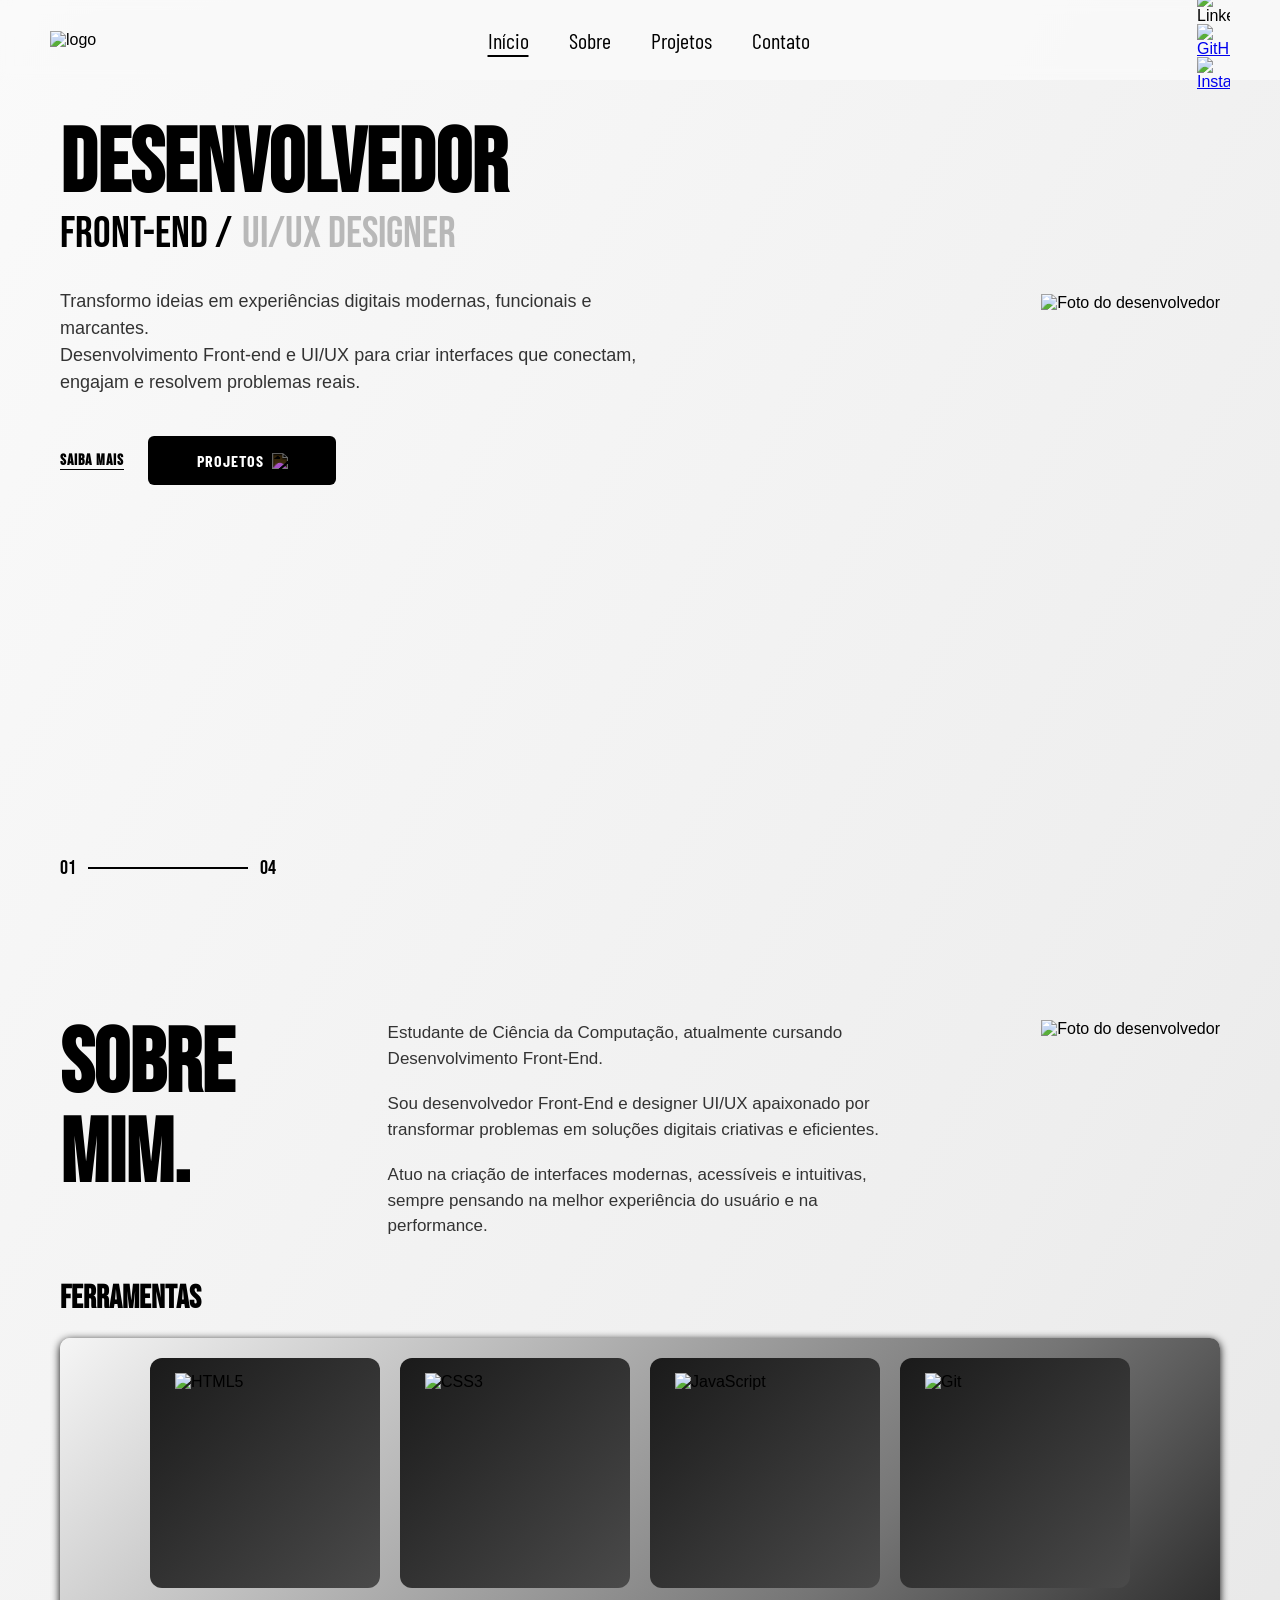
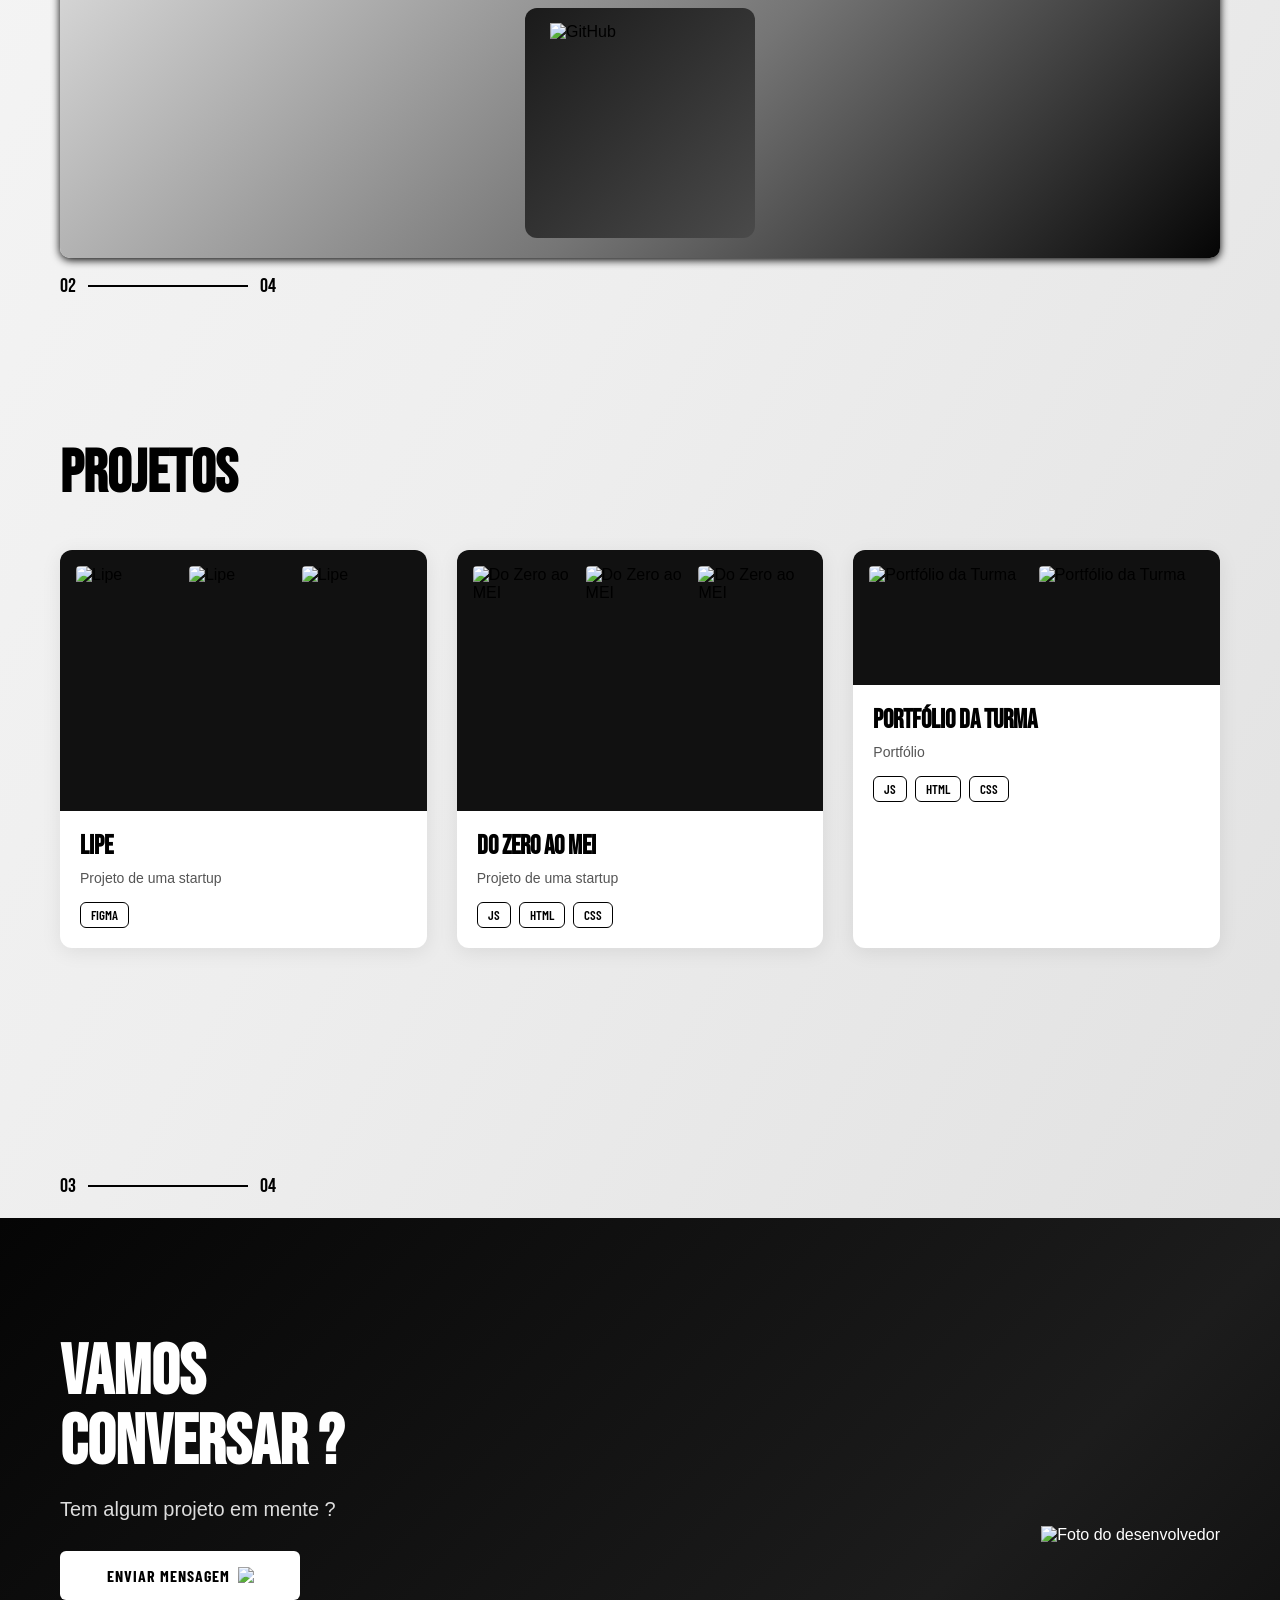
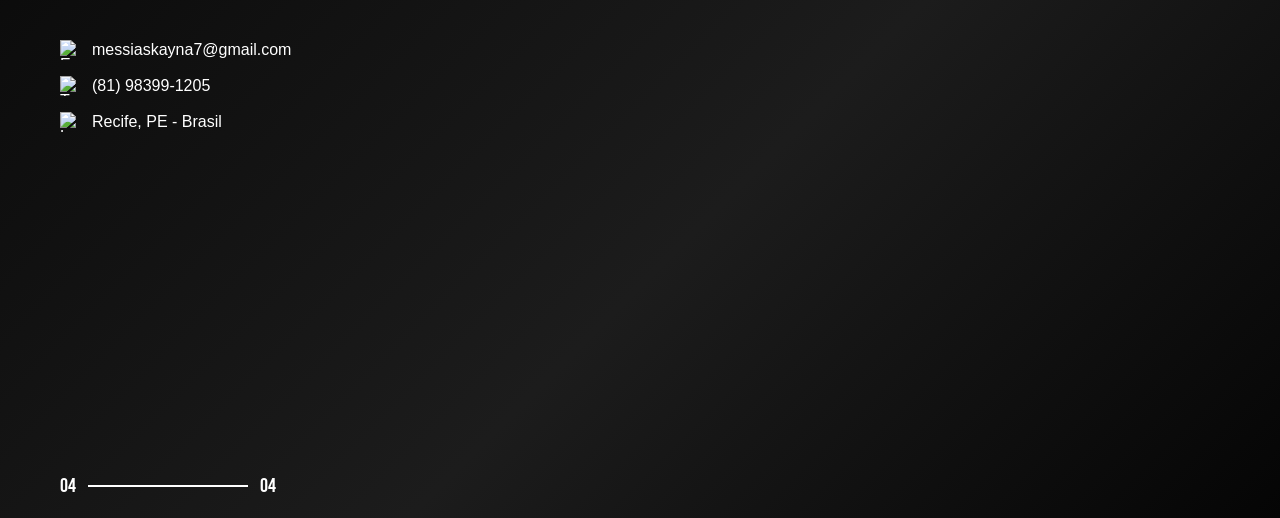
==== commit cb935b51: "Update social media links in index.html" ====
--- a/porftolio pessoal/index.html
+++ b/porftolio pessoal/index.html
@@ -27,9 +27,9 @@
       </div>
 
       <div class="socials">
-        <img src="/img/image 3.png" alt="LinkedIn" />
-        <img src="/img/image 2.png" alt="GitHub" />
-        <img src="/img/image 4.png" alt="Instagram" />
+        <span><img src="/img/image 3.png" alt="LinkedIn" /><a href="https://www.linkedin.com/in/messias-kayna/"</span>
+        <span></span><img src="/img/image 2.png" alt="GitHub" /><a href="https://github.com/messiaskayna7>"</span>
+        <span></span><img src="/img/image 4.png" alt="Instagram" /><a href="https://www.instagram.com/ogmessik7?stkn=MWc4YjdtdXd4c2Nsag=="></a></span>
       </div>
     </nav>
   </header>
@@ -239,4 +239,4 @@
   <script src="js/script.js"></script>
 </body>
 
-</html>+</html>
--- a/porftolio pessoal/css/style.css
+++ b/porftolio pessoal/css/style.css
@@ -10,6 +10,7 @@
   margin: 0;
   background: linear-gradient(120deg, #fafafa 0%, #eeeeee 50%, #dcdcdc 100%);
   font-family: "Inter", sans-serif;
+  overflow-x: hidden;
 }
 
 h1,
@@ -17,6 +18,11 @@
 h3,
 p {
   margin: 0;
+}
+
+img {
+  max-width: 100%;
+  display: block;
 }
 
 section {
@@ -49,6 +55,12 @@
   height: auto;
 }
 
+.nav-right {
+  display: flex;
+  align-items: center;
+  gap: 24px;
+}
+
 .menu {
   display: flex;
   align-items: center;
@@ -80,6 +92,42 @@
 .socials img {
   width: 33px;
   height: 33px;
+}
+
+
+.menu-toggle {
+  display: none;
+  flex-direction: column;
+  justify-content: center;
+  gap: 5px;
+  width: 32px;
+  height: 32px;
+  background: none;
+  border: none;
+  cursor: pointer;
+  padding: 0;
+  z-index: 1100;
+}
+
+.menu-toggle span {
+  display: block;
+  width: 100%;
+  height: 2px;
+  background: #000;
+  border-radius: 2px;
+  transition: transform 0.3s ease, opacity 0.3s ease;
+}
+
+.menu-toggle.open span:nth-child(1) {
+  transform: translateY(7px) rotate(45deg);
+}
+
+.menu-toggle.open span:nth-child(2) {
+  opacity: 0;
+}
+
+.menu-toggle.open span:nth-child(3) {
+  transform: translateY(-7px) rotate(-45deg);
 }
 
 .page-indicator {
@@ -141,6 +189,9 @@
 .projetos-btn a {
     text-decoration: none;
     color: white;
+    display: flex;
+    align-items: center;
+    gap: 8px;
 }
 
 .link-projetos img {
@@ -182,6 +233,9 @@
 .linha {
   font-size: 44px;
   line-height: 1.1;
+  display: flex;
+  flex-wrap: wrap;
+  gap: 10px;
 }
 
 .text-info {
@@ -200,9 +254,16 @@
   display: flex;
   align-items: center;
   gap: 24px;
-}
-
-
+  flex-wrap: wrap;
+}
+
+.img-inicio img,
+.img-sobre img,
+.img-contato img {
+  width: 100%;
+  max-width: 380px;
+  height: auto;
+}
 
 .sobre {
   display: flex;
@@ -214,7 +275,8 @@
   display: flex;
   justify-content: space-between;
   align-items: flex-start;
-  gap: px;
+  gap: 40px;
+  flex-wrap: wrap;
 }
 
 .texto-sobre {
@@ -234,8 +296,6 @@
   color: #333;
 }
 
-
-
 .ferramentas-tab h2 {
   font-family: "Bebas Neue", sans-serif;
   font-size: 32px;
@@ -246,13 +306,14 @@
   background: linear-gradient(135deg, #f5f5f5 0%, #757575 60%, #050505 100%);
   display: flex;
   width: 100%;
-  height: 293px;
+  min-height: 293px;
   gap: 20px;
   border-radius: 10px;
   box-shadow: 0 2px 8px black;
-  display: flex;
   align-items: center;
   justify-content: center;
+  flex-wrap: wrap;
+  padding: 20px;
 }
 
 .ferramenta-item {
@@ -263,6 +324,7 @@
   display: flex;
   align-items: center;
   justify-content: center;
+  flex-shrink: 0;
 }
 
 .ferramenta-item img {
@@ -271,12 +333,14 @@
   object-fit: contain;
 }
 
-.text2-info{
+.text2-info {
    font-family: "Bebas Neue", sans-serif;
 }
-.titulo-projetos {
+
+#projetos > .text2-info {
+  font-size: 60px;
   margin-bottom: 40px;
-  font-size: 60px;
+  display: block;
 }
 
 .projetos-tab {
@@ -284,7 +348,6 @@
   gap: 30px;
   flex-wrap: wrap;
 }
-
 
 .card-projeto {
   flex: 1;
@@ -304,15 +367,13 @@
 
 .projeto-imgs img {
   border-radius: 4px;
-  object-fit: cover;  
+  object-fit: cover;
   width: 100%;
 }
-
 
 .projeto-imgs-retrato img {
   aspect-ratio: 9 / 19;
 }
-
 
 .projeto-imgs-paisagem img {
   aspect-ratio: 16 / 10;
@@ -360,6 +421,7 @@
   justify-content: space-between;
   align-items: center;
   gap: 40px;
+  flex-wrap: wrap;
 }
 
 .texto-contato {
@@ -381,13 +443,13 @@
 
 .botoes2 {
   margin-top: 30px;
-  
 }
 
 .botoes2 a {
     text-decoration: none;
     color: black;
 }
+
 .botoes2 .projetos-btn {
   background: #fff;
   color: #000;
@@ -411,12 +473,38 @@
   gap: 12px;
   font-family: "Inter", sans-serif;
   font-size: 16px;
+  flex-wrap: wrap;
+  word-break: break-word;
 }
 
 .ctt-info img {
   width: 20px;
   height: 20px;
-}
+  flex-shrink: 0;
+}
+
+
+
+@media (max-width: 1100px) {
+  .text1-info {
+    font-size: 70px;
+  }
+
+  .linha {
+    font-size: 36px;
+  }
+
+  section {
+    padding: 110px 40px 50px;
+  }
+
+  .img-inicio img,
+  .img-sobre img,
+  .img-contato img {
+    max-width: 300px;
+  }
+}
+
 
 @media (max-width: 900px) {
   .info-inicio,
@@ -425,30 +513,204 @@
     flex-direction: column;
   }
 
+  .info-inicio {
+    text-align: left;
+  }
+
+  .img-inicio,
+  .img-sobre,
+  .img-contato {
+    align-self: center;
+  }
+
   .img-inicio img,
   .img-sobre img,
   .img-contato img {
-    width: 260px;
-    height: 260px;
+    max-width: 260px;
   }
 
   .text1-info {
     font-size: 56px;
   }
 
+  .texto-sobre {
+    font-size: 44px;
+  }
+
+  .texto-contato .text1-info {
+    font-size: 52px;
+  }
+
   nav {
     padding: 0 20px;
   }
 
+  
+  .menu-toggle {
+    display: flex;
+  }
+
   .menu {
-    gap: 16px;
+    position: fixed;
+    top: 80px;
+    left: 0;
+    width: 100%;
+    height: calc(100vh - 80px);
+    flex-direction: column;
+    justify-content: center;
+    align-items: center;
+    gap: 32px;
+    background: rgba(250, 250, 250, 0.98);
+    transform: translateX(100%);
+    transition: transform 0.3s ease;
+  }
+
+  .menu.open {
+    transform: translateX(0);
   }
 
   .menu a {
-    font-size: 16px;
+    font-size: 28px;
+  }
+
+  .socials {
+    display: none;
   }
 
   section {
     padding: 100px 24px 60px;
   }
-}
+
+  .ferramenta-item {
+    width: 180px;
+    height: 180px;
+  }
+
+  .ferramenta-item img {
+    width: 140px;
+    height: 150px;
+  }
+
+  #projetos > .text2-info {
+    font-size: 44px;
+  }
+}
+
+
+@media (max-width: 560px) {
+  .text1-info {
+    font-size: 40px;
+  }
+
+  .linha {
+    font-size: 26px;
+  }
+
+  .texto-inicio p {
+    font-size: 16px;
+    margin-top: 20px;
+  }
+
+  .coluna-texto {
+    gap: 28px;
+    max-width: 100%;
+  }
+
+  .botoes1 {
+    width: 100%;
+    gap: 16px;
+  }
+
+  .projetos-btn {
+    width: 100%;
+    max-width: 260px;
+  }
+
+  .img-inicio img,
+  .img-sobre img,
+  .img-contato img {
+    max-width: 220px;
+  }
+
+  .texto-sobre {
+    font-size: 34px;
+  }
+
+  .textbig-sobre {
+    font-size: 15px;
+    max-width: 100%;
+  }
+
+  .ferramentas-tab h2 {
+    font-size: 26px;
+  }
+
+  .ferramentas {
+    gap: 12px;
+    padding: 16px;
+  }
+
+  .ferramenta-item {
+    width: 130px;
+    height: 130px;
+  }
+
+  .ferramenta-item img {
+    width: 95px;
+    height: 105px;
+  }
+
+  #projetos > .text2-info {
+    font-size: 34px;
+  }
+
+  .projetos-tab {
+    gap: 20px;
+  }
+
+  .card-projeto {
+    min-width: 100%;
+  }
+
+  .texto-contato .text1-info {
+    font-size: 40px;
+  }
+
+  .texto-contato .text2-info {
+    font-size: 16px;
+  }
+
+  .botoes2 .projetos-btn {
+    width: 100%;
+    max-width: 260px;
+  }
+
+  .page-indicator {
+    left: 24px;
+    font-size: 16px;
+    gap: 8px;
+  }
+
+  .page-indicator .linha-indicador {
+    width: 90px;
+  }
+}
+
+
+@media (max-width: 380px) {
+  .text1-info {
+    font-size: 32px;
+  }
+
+  .linha {
+    font-size: 22px;
+  }
+
+  nav {
+    padding: 0 16px;
+  }
+
+  nav .logo {
+    width: 40px;
+  }
+}
